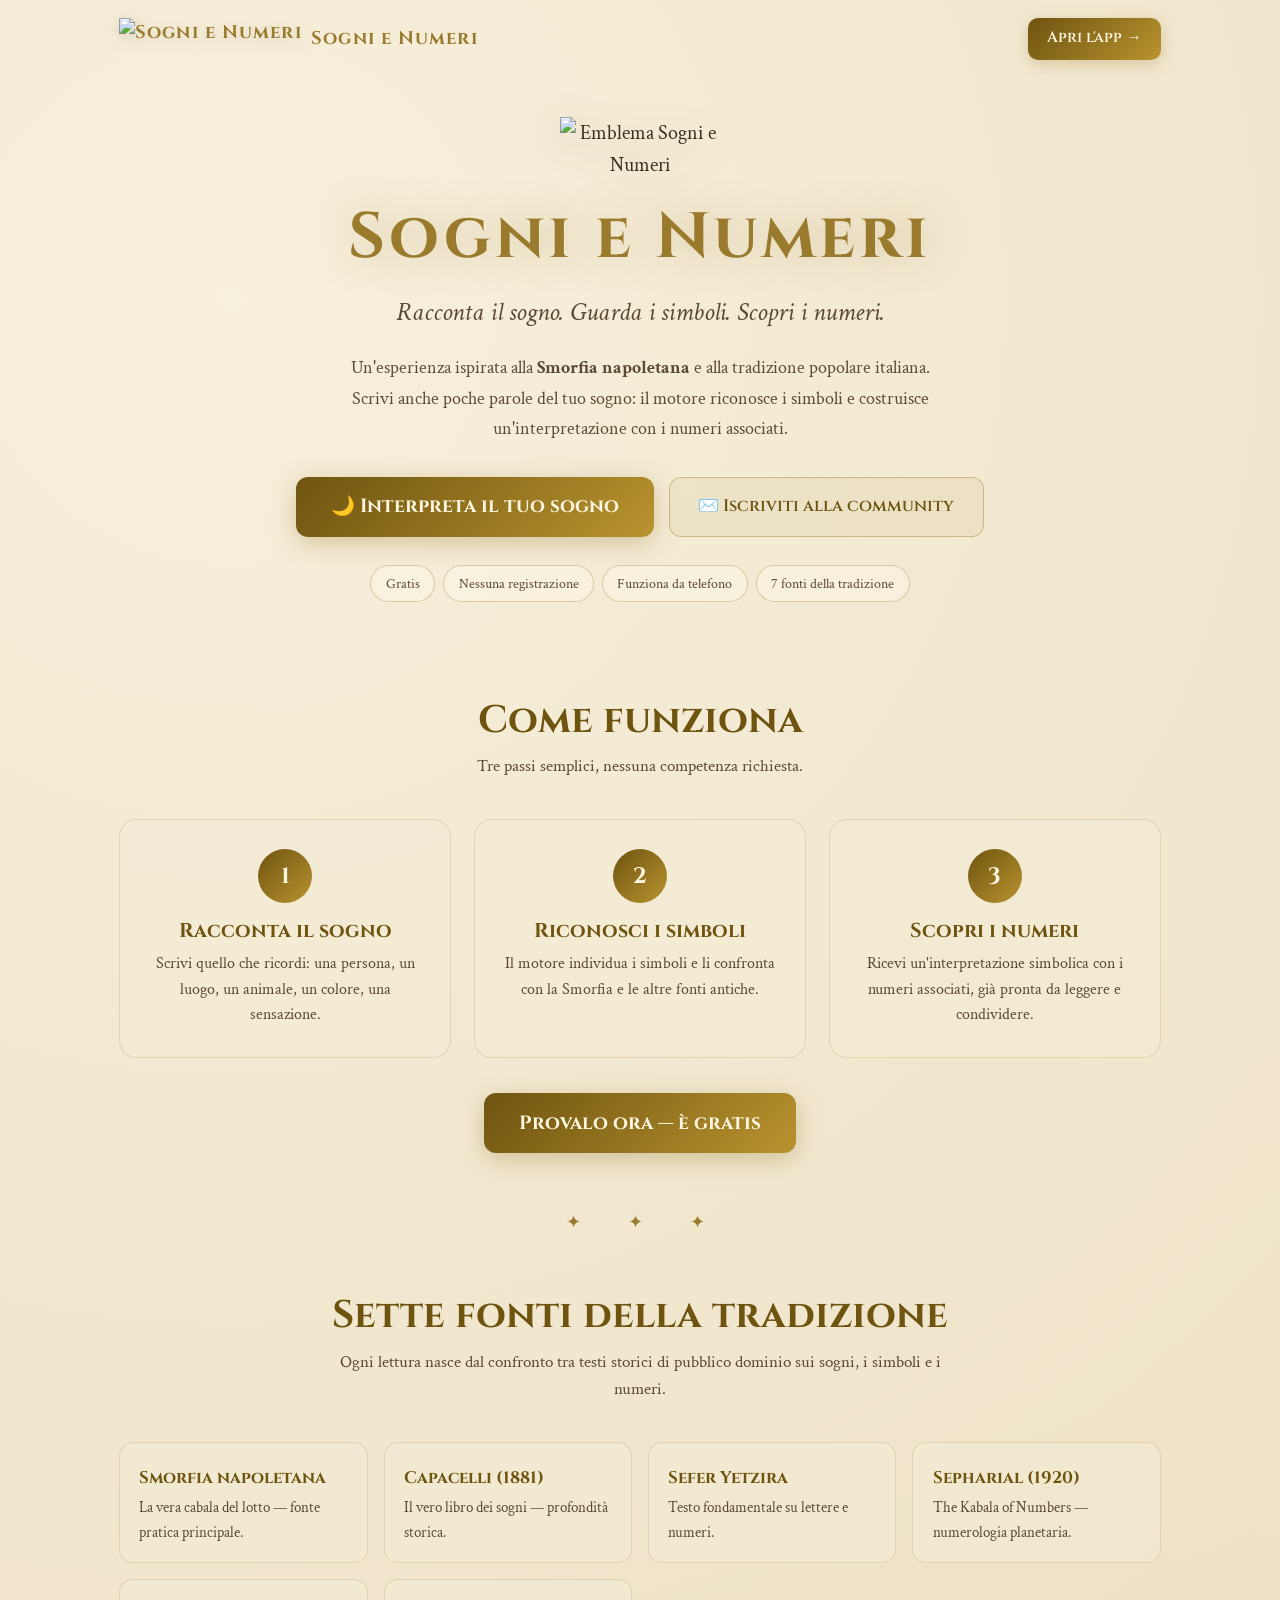
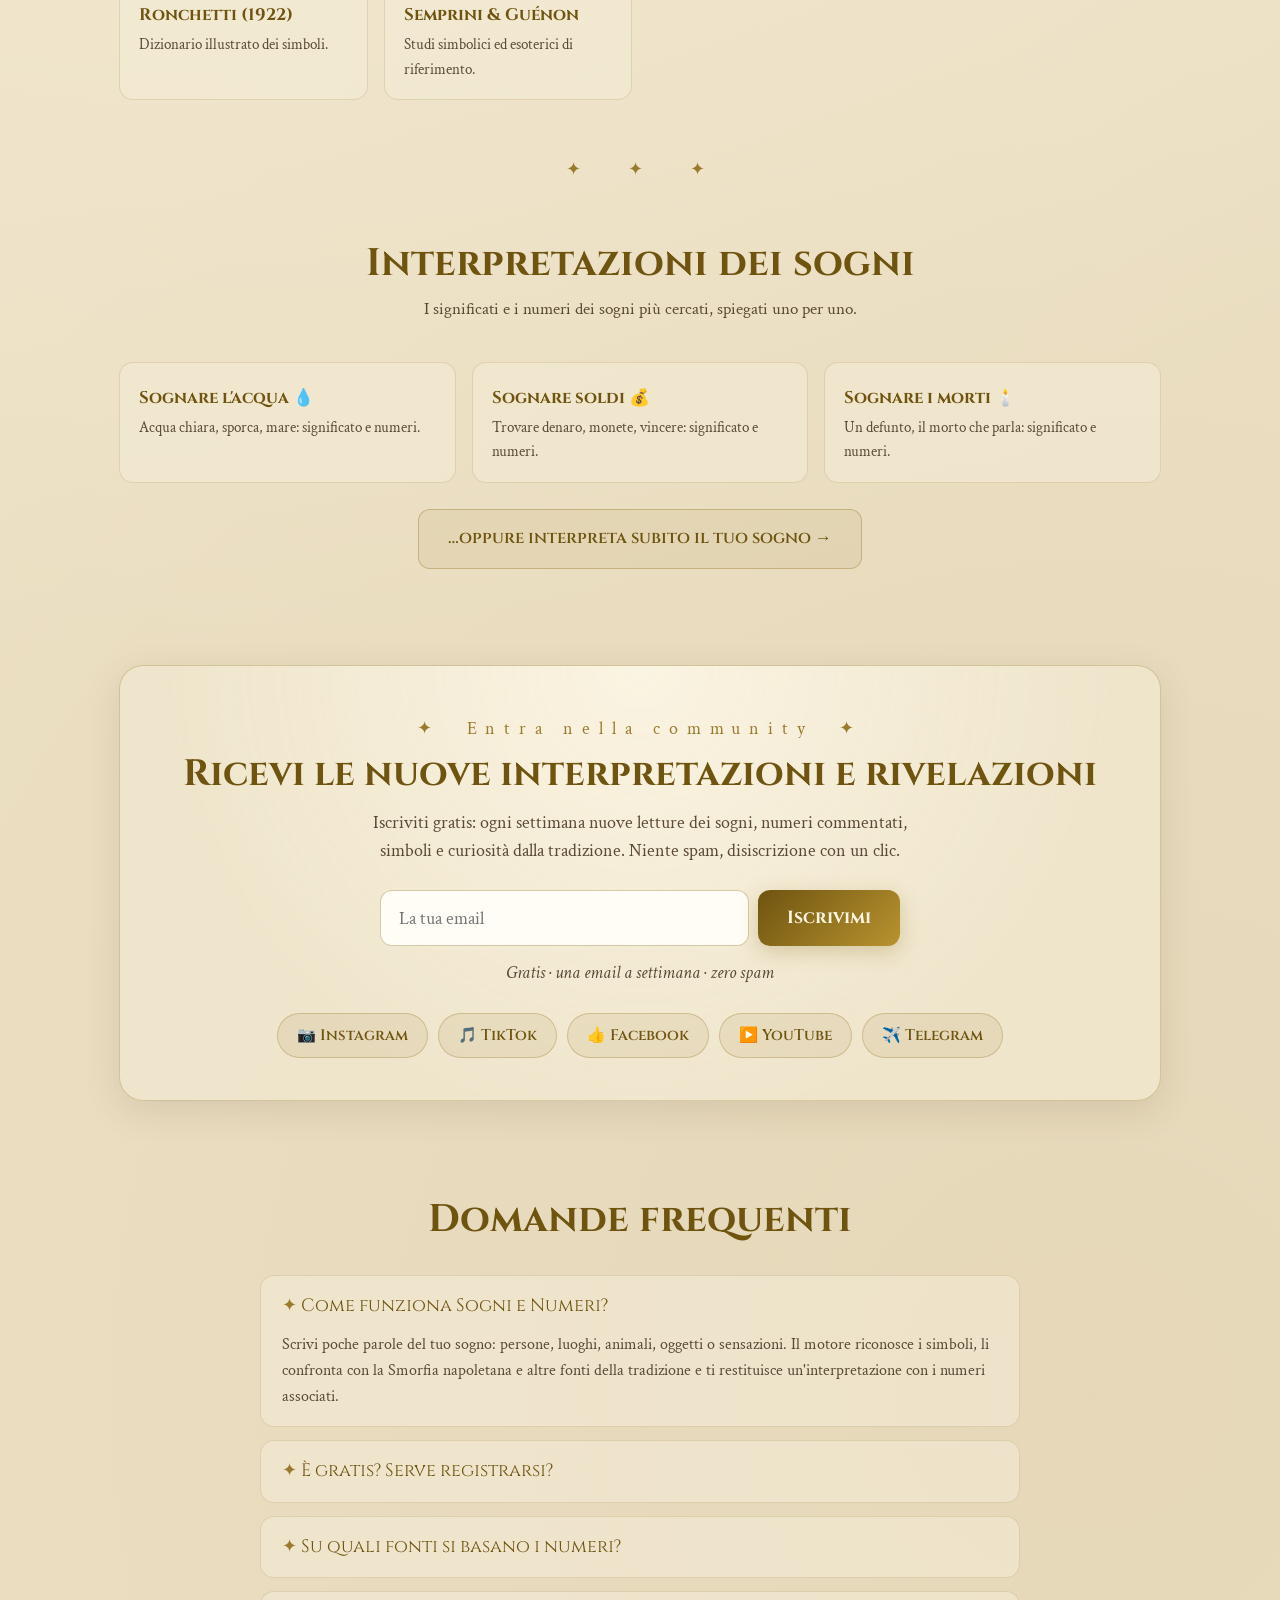
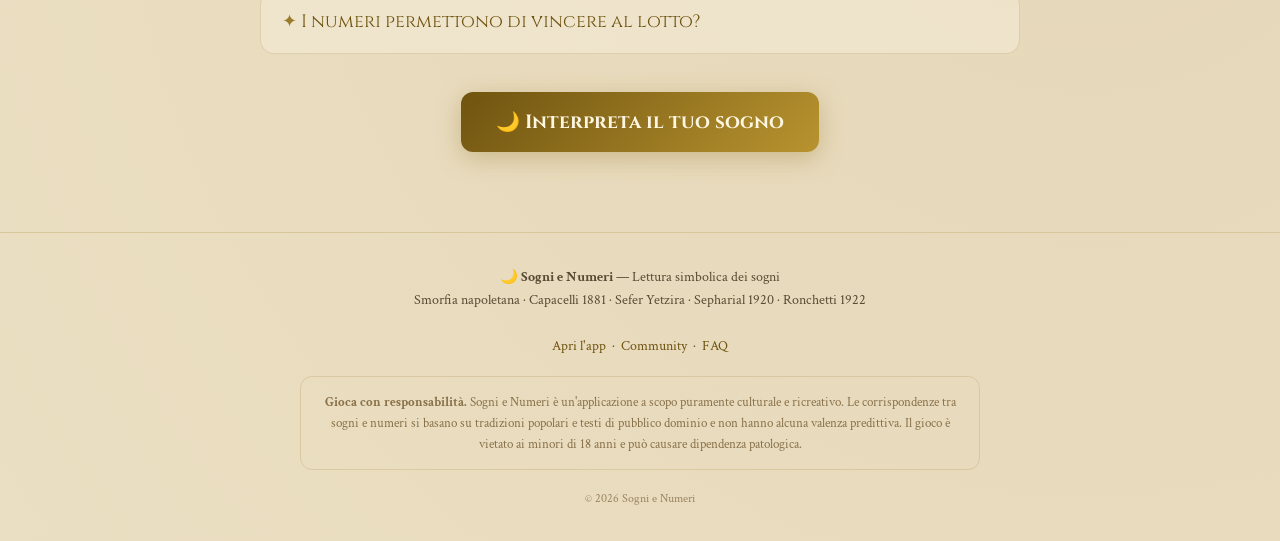
==== landing/index.html @ e8633bf5 "SEO contenuti + kit social + immagine OG + guida domini - 3 articoli SEO (sognare acqua/soldi/morti)" ====
<!DOCTYPE html>
<html lang="it">
<head>
<meta charset="utf-8">
<meta name="viewport" content="width=device-width, initial-scale=1">

<!-- ═══════════════════════════════════════════════════════════════════════
     SEO — Sogni e Numeri
     Sostituisci https://sognienumeri.space con il dominio reale se cambia.
     ═══════════════════════════════════════════════════════════════════════ -->
<title>Sogni e Numeri — Interpreta il tuo sogno e scopri i numeri</title>
<meta name="description" content="Racconta il tuo sogno e ricevi un'interpretazione simbolica con i numeri associati, basata sulla Smorfia napoletana e su 7 fonti della tradizione. Gratis, senza registrazione.">
<meta name="keywords" content="smorfia napoletana, interpretazione sogni, numeri smorfia, sognare numeri, cabala del lotto, significato sogni, numeri da giocare, libro dei sogni">
<meta name="author" content="Sogni e Numeri">
<meta name="robots" content="index, follow, max-image-preview:large">
<meta name="theme-color" content="#ece0c4">
<link rel="canonical" href="https://sognienumeri.space/">

<!-- Open Graph (Facebook, WhatsApp, Telegram, LinkedIn) -->
<meta property="og:type" content="website">
<meta property="og:site_name" content="Sogni e Numeri">
<meta property="og:title" content="Sogni e Numeri — Interpreta il tuo sogno e scopri i numeri">
<meta property="og:description" content="Racconta il tuo sogno e ricevi un'interpretazione simbolica con i numeri associati. Basato sulla Smorfia napoletana e 7 fonti della tradizione. Gratis.">
<meta property="og:url" content="https://sognienumeri.space/">
<meta property="og:image" content="https://sognienumeri.space/assets/og-image.png">
<meta property="og:image:alt" content="Sogni e Numeri — interpretazione dei sogni">
<meta property="og:locale" content="it_IT">

<!-- Twitter / X -->
<meta name="twitter:card" content="summary_large_image">
<meta name="twitter:title" content="Sogni e Numeri — Interpreta il tuo sogno e scopri i numeri">
<meta name="twitter:description" content="Racconta il tuo sogno e ricevi un'interpretazione simbolica con i numeri associati. Gratis, senza registrazione.">
<meta name="twitter:image" content="https://sognienumeri.space/assets/og-image.png">

<link rel="icon" type="image/png" href="/assets/favicon.png">
<link rel="apple-touch-icon" href="/assets/favicon.png">

<!-- Preconnect ai font -->
<link rel="preconnect" href="https://fonts.googleapis.com">
<link rel="preconnect" href="https://fonts.gstatic.com" crossorigin>
<link href="https://fonts.googleapis.com/css2?family=Cinzel:wght@400;600;700&family=Crimson+Text:ital,wght@0,400;0,600;1,400&display=swap" rel="stylesheet">

<!-- ═══════════════════════════════════════════════════════════════════════
     DATI STRUTTURATI (JSON-LD) — aiutano Google a capire il sito
     e abilitano i rich snippet (FAQ, organizzazione).
     ═══════════════════════════════════════════════════════════════════════ -->
<script type="application/ld+json">
{
  "@context": "https://schema.org",
  "@graph": [
    {
      "@type": "WebSite",
      "@id": "https://sognienumeri.space/#website",
      "url": "https://sognienumeri.space/",
      "name": "Sogni e Numeri",
      "description": "Interpretazione simbolica dei sogni e numeri della tradizione.",
      "inLanguage": "it-IT"
    },
    {
      "@type": "Organization",
      "@id": "https://sognienumeri.space/#org",
      "name": "Sogni e Numeri",
      "url": "https://sognienumeri.space/",
      "logo": "https://sognienumeri.space/assets/logo.png",
      "sameAs": [
        "https://instagram.com/sognienumeri",
        "https://tiktok.com/@sognienumeri",
        "https://facebook.com/sognienumeri",
        "https://youtube.com/@sognienumeri",
        "https://t.me/sognienumeri"
      ]
    },
    {
      "@type": "WebApplication",
      "name": "Sogni e Numeri",
      "url": "https://app.sognienumeri.space/",
      "applicationCategory": "LifestyleApplication",
      "operatingSystem": "Web",
      "inLanguage": "it-IT",
      "offers": { "@type": "Offer", "price": "0", "priceCurrency": "EUR" },
      "description": "Racconta un sogno e ricevi un'interpretazione simbolica con i numeri associati, basata sulla Smorfia napoletana e su fonti della tradizione."
    },
    {
      "@type": "FAQPage",
      "mainEntity": [
        {
          "@type": "Question",
          "name": "Come funziona Sogni e Numeri?",
          "acceptedAnswer": {
            "@type": "Answer",
            "text": "Scrivi poche parole del tuo sogno: persone, luoghi, animali, oggetti o sensazioni. Il motore riconosce i simboli, li confronta con la Smorfia napoletana e altre fonti della tradizione e ti restituisce un'interpretazione con i numeri associati."
          }
        },
        {
          "@type": "Question",
          "name": "È gratis? Serve registrarsi?",
          "acceptedAnswer": {
            "@type": "Answer",
            "text": "Sì, è completamente gratuito e non serve alcuna registrazione. Puoi usarlo subito dal telefono o dal computer. L'iscrizione alla community è facoltativa e serve solo a ricevere le novità."
          }
        },
        {
          "@type": "Question",
          "name": "Su quali fonti si basano i numeri?",
          "acceptedAnswer": {
            "@type": "Answer",
            "text": "Su 7 fonti di pubblico dominio: la Smorfia napoletana, il libro dei sogni di Capacelli (1881), il Sefer Yetzira, la Kabala dei Numeri di Sepharial (1920), il Dizionario dei Simboli di Ronchetti (1922) e studi simbolici di Semprini e Guénon."
          }
        },
        {
          "@type": "Question",
          "name": "I numeri permettono di vincere al lotto?",
          "acceptedAnswer": {
            "@type": "Answer",
            "text": "No. Sogni e Numeri è uno strumento culturale e ricreativo. I numeri nascono da una lettura simbolica e non hanno alcuna valenza predittiva sulle estrazioni, che restano casuali."
          }
        }
      ]
    }
  ]
}
</script>

<style>
:root{
  --oro:#9a7b2e; --oro-scuro:#6f5410; --oro-chiaro:#b8932f;
  --inchiostro:#3a2e1c; --inchiostro-soft:#5a4a35;
  --pergamena:#ece0c4; --pergamena-chiara:#f4ecd6;
}
*{box-sizing:border-box;margin:0;padding:0}
html{scroll-behavior:smooth}
body{
  font-family:'Crimson Text',Georgia,serif;
  font-size:20px;color:var(--inchiostro);line-height:1.6;
  background:
    radial-gradient(circle at 18% 8%, rgba(255,250,235,.6), transparent 55%),
    radial-gradient(circle at 85% 80%, rgba(210,190,150,.25), transparent 50%),
    var(--pergamena);
  -webkit-font-smoothing:antialiased;
}
.wrap{max-width:1080px;margin:0 auto;padding:0 1.2rem}
h1,h2,h3{font-family:'Cinzel',serif;color:var(--oro-scuro);line-height:1.2}
a{color:var(--oro-scuro)}

/* ── header / nav ── */
.topbar{display:flex;align-items:center;justify-content:space-between;
  padding:1.1rem 1.2rem;max-width:1080px;margin:0 auto}
.brand{display:flex;align-items:center;gap:.6rem;font-family:'Cinzel',serif;
  font-weight:700;color:var(--oro);font-size:1.15rem;letter-spacing:.06em;text-decoration:none}
.brand img{height:42px;width:auto;filter:drop-shadow(0 3px 8px rgba(80,60,35,.18))}
.nav-cta{display:inline-flex;align-items:center;gap:.4rem;padding:.55rem 1.2rem;
  background:linear-gradient(135deg,var(--oro-scuro),var(--oro-chiaro));
  color:#fff6e2;font-family:'Cinzel',serif;font-weight:600;font-size:.95rem;
  border-radius:10px;text-decoration:none;box-shadow:0 4px 16px rgba(150,118,40,.3)}

/* ── hero ── */
.hero{text-align:center;padding:2.5rem 1.2rem 3rem}
.hero img.emblema{width:160px;height:auto;margin:0 auto 1.2rem;display:block;
  filter:drop-shadow(0 8px 18px rgba(80,60,35,.22))}
.hero h1{font-size:clamp(2.3rem,6vw,4rem);letter-spacing:.06em;color:var(--oro);
  text-shadow:0 0 40px rgba(150,118,40,.35)}
.hero .tagline{font-size:clamp(1.2rem,3vw,1.6rem);font-style:italic;
  color:var(--inchiostro-soft);margin:1rem auto 0;max-width:680px}
.hero .lead{font-size:1.12rem;color:var(--inchiostro-soft);margin:1.2rem auto 0;
  max-width:620px;line-height:1.7}
.cta-row{display:flex;flex-wrap:wrap;gap:.9rem;justify-content:center;margin-top:2rem}
.btn-primary{display:inline-flex;align-items:center;gap:.5rem;min-height:60px;
  padding:.9rem 2.2rem;background:linear-gradient(135deg,var(--oro-scuro),var(--oro-chiaro));
  color:#fff6e2;font-family:'Cinzel',serif;font-weight:700;font-size:1.2rem;
  border-radius:12px;text-decoration:none;box-shadow:0 6px 24px rgba(150,118,40,.35);
  transition:transform .15s,box-shadow .15s}
.btn-primary:hover{transform:translateY(-2px);box-shadow:0 9px 30px rgba(150,118,40,.45)}
.btn-ghost{display:inline-flex;align-items:center;gap:.5rem;min-height:60px;
  padding:.9rem 1.8rem;background:rgba(154,123,46,.08);border:1px solid #9a7b2e66;
  color:var(--oro-scuro);font-family:'Cinzel',serif;font-weight:600;font-size:1.05rem;
  border-radius:12px;text-decoration:none}
.trust{display:flex;flex-wrap:wrap;gap:.5rem;justify-content:center;margin-top:1.8rem}
.pill{padding:.35rem .9rem;border:1px solid #9a7b2e55;border-radius:999px;
  font-size:.9rem;color:var(--inchiostro-soft);background:rgba(255,250,235,.4)}

/* ── sezioni ── */
section{padding:3rem 0}
.section-title{text-align:center;font-size:clamp(1.7rem,4vw,2.4rem);margin-bottom:.6rem}
.section-sub{text-align:center;color:var(--inchiostro-soft);max-width:640px;
  margin:0 auto 2.4rem;font-size:1.08rem}
.divider{text-align:center;color:var(--oro);letter-spacing:.5em;font-size:1.1rem;margin:.5rem 0}

/* ── come funziona ── */
.steps{display:grid;grid-template-columns:repeat(3,1fr);gap:1.4rem}
.step{background:rgba(244,236,214,.7);border:1px solid #9a7b2e33;border-radius:18px;
  padding:1.8rem 1.4rem;text-align:center}
.step .n{font-family:'Cinzel',serif;font-size:1.4rem;font-weight:700;color:#fff6e2;
  width:54px;height:54px;line-height:54px;border-radius:50%;margin:0 auto 1rem;
  background:linear-gradient(135deg,var(--oro-scuro),var(--oro-chiaro))}
.step h3{font-size:1.25rem;margin-bottom:.5rem}
.step p{color:var(--inchiostro-soft);font-size:1rem}

/* ── fonti ── */
.fonti{display:grid;grid-template-columns:repeat(auto-fit,minmax(240px,1fr));gap:1rem}
.fonte{background:rgba(244,236,214,.6);border:1px solid #9a7b2e33;border-radius:14px;
  padding:1.1rem 1.2rem}
.fonte strong{color:var(--oro-scuro);font-family:'Cinzel',serif;font-size:1.05rem}
.fonte span{display:block;color:var(--inchiostro-soft);font-size:.95rem;margin-top:.2rem}

/* ── community ── */
.community{background:
    radial-gradient(circle at 50% 0%, rgba(255,250,235,.7), transparent 70%),
    rgba(240,231,206,.85);
  border:1px solid #9a7b2e55;border-radius:24px;padding:2.6rem 1.6rem;text-align:center;
  box-shadow:0 10px 36px rgba(80,60,35,.12)}
.community h2{font-size:clamp(1.6rem,4vw,2.3rem)}
.community p{color:var(--inchiostro-soft);max-width:560px;margin:.8rem auto 1.6rem;font-size:1.1rem}
.subscribe{display:flex;flex-wrap:wrap;gap:.6rem;justify-content:center;max-width:520px;margin:0 auto}
.subscribe input{flex:1 1 260px;min-height:56px;padding:.8rem 1.1rem;border-radius:12px;
  border:1px solid #9a7b2e66;background:#fffdf6;font-family:'Crimson Text',serif;
  font-size:1.1rem;color:var(--inchiostro)}
.subscribe button{min-height:56px;padding:.8rem 1.8rem;border:none;border-radius:12px;cursor:pointer;
  background:linear-gradient(135deg,var(--oro-scuro),var(--oro-chiaro));color:#fff6e2;
  font-family:'Cinzel',serif;font-weight:700;font-size:1.1rem;
  box-shadow:0 6px 20px rgba(150,118,40,.3)}
.subscribe-note{font-size:.85rem;color:var(--inchiostro-soft);margin-top:.9rem;font-style:italic}

/* ── social ── */
.social{display:flex;flex-wrap:wrap;gap:.6rem;justify-content:center;margin-top:1.6rem}
.social a{display:inline-flex;align-items:center;gap:.45rem;padding:.6rem 1.2rem;border-radius:999px;
  background:rgba(154,123,46,.1);border:1px solid #9a7b2e55;color:var(--oro-scuro);
  font-family:'Cinzel',serif;font-weight:600;font-size:.95rem;text-decoration:none}
.social a:hover{background:rgba(154,123,46,.2)}

/* ── faq ── */
.faq details{background:rgba(244,236,214,.6);border:1px solid #9a7b2e33;border-radius:14px;
  padding:1rem 1.3rem;margin-bottom:.8rem}
.faq summary{font-family:'Cinzel',serif;font-size:1.12rem;color:var(--oro-scuro);
  cursor:pointer;list-style:none}
.faq summary::-webkit-details-marker{display:none}
.faq summary::before{content:"✦ ";color:var(--oro)}
.faq p{color:var(--inchiostro-soft);margin-top:.7rem;font-size:1.02rem}

/* ── footer ── */
footer{border-top:1px solid #d8c79c;margin-top:2rem;padding:2rem 1.2rem;text-align:center;
  color:var(--inchiostro-soft);font-size:.9rem}
footer a{color:var(--oro-scuro);text-decoration:none}
.responsible{max-width:680px;margin:1.2rem auto 0;font-size:.82rem;color:#8a724a;
  border:1px solid #9a7b2e33;border-radius:12px;padding:.9rem 1.1rem;line-height:1.6}

@media(max-width:760px){
  body{font-size:18px}
  .steps{grid-template-columns:1fr}
  .topbar .brand span{display:none}
}
</style>
</head>
<body>

<div class="topbar">
  <a class="brand" href="/"><img src="/assets/logo.png" alt="Sogni e Numeri"><span>Sogni e Numeri</span></a>
  <a class="nav-cta" href="https://app.sognienumeri.space">Apri l'app →</a>
</div>

<!-- ── HERO ── -->
<header class="hero">
  <div class="wrap">
    <img class="emblema" src="/assets/logo.png" alt="Emblema Sogni e Numeri">
    <h1>Sogni e Numeri</h1>
    <p class="tagline">Racconta il sogno. Guarda i simboli. Scopri i numeri.</p>
    <p class="lead">
      Un'esperienza ispirata alla <strong>Smorfia napoletana</strong> e alla tradizione
      popolare italiana. Scrivi anche poche parole del tuo sogno: il motore riconosce
      i simboli e costruisce un'interpretazione con i numeri associati.
    </p>
    <div class="cta-row">
      <a class="btn-primary" href="https://app.sognienumeri.space">🌙 Interpreta il tuo sogno</a>
      <a class="btn-ghost" href="#community">✉️ Iscriviti alla community</a>
    </div>
    <div class="trust">
      <span class="pill">Gratis</span>
      <span class="pill">Nessuna registrazione</span>
      <span class="pill">Funziona da telefono</span>
      <span class="pill">7 fonti della tradizione</span>
    </div>
  </div>
</header>

<!-- ── COME FUNZIONA ── -->
<section id="come-funziona">
  <div class="wrap">
    <h2 class="section-title">Come funziona</h2>
    <p class="section-sub">Tre passi semplici, nessuna competenza richiesta.</p>
    <div class="steps">
      <div class="step">
        <div class="n">1</div>
        <h3>Racconta il sogno</h3>
        <p>Scrivi quello che ricordi: una persona, un luogo, un animale, un colore, una sensazione.</p>
      </div>
      <div class="step">
        <div class="n">2</div>
        <h3>Riconosci i simboli</h3>
        <p>Il motore individua i simboli e li confronta con la Smorfia e le altre fonti antiche.</p>
      </div>
      <div class="step">
        <div class="n">3</div>
        <h3>Scopri i numeri</h3>
        <p>Ricevi un'interpretazione simbolica con i numeri associati, già pronta da leggere e condividere.</p>
      </div>
    </div>
    <div style="text-align:center;margin-top:2.2rem">
      <a class="btn-primary" href="https://app.sognienumeri.space">Provalo ora — è gratis</a>
    </div>
  </div>
</section>

<div class="divider">✦ &nbsp; ✦ &nbsp; ✦</div>

<!-- ── FONTI ── -->
<section id="fonti">
  <div class="wrap">
    <h2 class="section-title">Sette fonti della tradizione</h2>
    <p class="section-sub">Ogni lettura nasce dal confronto tra testi storici di pubblico dominio sui sogni, i simboli e i numeri.</p>
    <div class="fonti">
      <div class="fonte"><strong>Smorfia napoletana</strong><span>La vera cabala del lotto — fonte pratica principale.</span></div>
      <div class="fonte"><strong>Capacelli (1881)</strong><span>Il vero libro dei sogni — profondità storica.</span></div>
      <div class="fonte"><strong>Sefer Yetzira</strong><span>Testo fondamentale su lettere e numeri.</span></div>
      <div class="fonte"><strong>Sepharial (1920)</strong><span>The Kabala of Numbers — numerologia planetaria.</span></div>
      <div class="fonte"><strong>Ronchetti (1922)</strong><span>Dizionario illustrato dei simboli.</span></div>
      <div class="fonte"><strong>Semprini & Guénon</strong><span>Studi simbolici ed esoterici di riferimento.</span></div>
    </div>
  </div>
</section>

<div class="divider">✦ &nbsp; ✦ &nbsp; ✦</div>

<!-- ── INTERPRETAZIONI / ARTICOLI ── -->
<section id="interpretazioni">
  <div class="wrap">
    <h2 class="section-title">Interpretazioni dei sogni</h2>
    <p class="section-sub">I significati e i numeri dei sogni più cercati, spiegati uno per uno.</p>
    <div class="fonti">
      <a class="fonte" style="text-decoration:none;display:block" href="/sognare-acqua.html">
        <strong>Sognare l'acqua 💧</strong><span>Acqua chiara, sporca, mare: significato e numeri.</span></a>
      <a class="fonte" style="text-decoration:none;display:block" href="/sognare-soldi.html">
        <strong>Sognare soldi 💰</strong><span>Trovare denaro, monete, vincere: significato e numeri.</span></a>
      <a class="fonte" style="text-decoration:none;display:block" href="/sognare-morti.html">
        <strong>Sognare i morti 🕯️</strong><span>Un defunto, il morto che parla: significato e numeri.</span></a>
    </div>
    <div style="text-align:center;margin-top:1.6rem">
      <a class="btn-ghost" href="https://app.sognienumeri.space">…oppure interpreta subito il tuo sogno →</a>
    </div>
  </div>
</section>

<!-- ── COMMUNITY ── -->
<section id="community">
  <div class="wrap">
    <div class="community">
      <div class="divider">✦ &nbsp;Entra nella community&nbsp; ✦</div>
      <h2>Ricevi le nuove interpretazioni e rivelazioni</h2>
      <p>
        Iscriviti gratis: ogni settimana nuove letture dei sogni, numeri commentati,
        simboli e curiosità dalla tradizione. Niente spam, disiscrizione con un clic.
      </p>

      <!-- FORM ISCRIZIONE.
           Funziona già: invia l'email alla pagina della newsletter.
           Per l'integrazione completa (doppio opt-in, conferma) sostituisci
           questo <form> con il codice embed di beehiiv/Substack — vedi
           vps/landing/README_LANDING.md. -->
      <form class="subscribe" onsubmit="return goSubscribe(event)">
        <input id="email" type="email" name="email" required
               placeholder="La tua email" aria-label="La tua email">
        <button type="submit">Iscrivimi</button>
      </form>
      <p class="subscribe-note">Gratis · una email a settimana · zero spam</p>

      <div class="social">
        <a href="https://instagram.com/sognienumeri" target="_blank" rel="noopener">📷 Instagram</a>
        <a href="https://tiktok.com/@sognienumeri" target="_blank" rel="noopener">🎵 TikTok</a>
        <a href="https://facebook.com/sognienumeri" target="_blank" rel="noopener">👍 Facebook</a>
        <a href="https://youtube.com/@sognienumeri" target="_blank" rel="noopener">▶️ YouTube</a>
        <a href="https://t.me/sognienumeri" target="_blank" rel="noopener">✈️ Telegram</a>
      </div>
    </div>
  </div>
</section>

<!-- ── FAQ ── -->
<section id="faq">
  <div class="wrap">
    <h2 class="section-title">Domande frequenti</h2>
    <div class="faq" style="max-width:760px;margin:2rem auto 0">
      <details open>
        <summary>Come funziona Sogni e Numeri?</summary>
        <p>Scrivi poche parole del tuo sogno: persone, luoghi, animali, oggetti o sensazioni. Il motore riconosce i simboli, li confronta con la Smorfia napoletana e altre fonti della tradizione e ti restituisce un'interpretazione con i numeri associati.</p>
      </details>
      <details>
        <summary>È gratis? Serve registrarsi?</summary>
        <p>Sì, è completamente gratuito e non serve alcuna registrazione. Puoi usarlo subito dal telefono o dal computer. L'iscrizione alla community è facoltativa e serve solo a ricevere le novità.</p>
      </details>
      <details>
        <summary>Su quali fonti si basano i numeri?</summary>
        <p>Su 7 fonti di pubblico dominio: la Smorfia napoletana, il libro dei sogni di Capacelli (1881), il Sefer Yetzira, la Kabala dei Numeri di Sepharial (1920), il Dizionario dei Simboli di Ronchetti (1922) e studi simbolici di Semprini e Guénon.</p>
      </details>
      <details>
        <summary>I numeri permettono di vincere al lotto?</summary>
        <p>No. Sogni e Numeri è uno strumento culturale e ricreativo. I numeri nascono da una lettura simbolica e non hanno alcuna valenza predittiva sulle estrazioni, che restano casuali.</p>
      </details>
    </div>
    <div style="text-align:center;margin-top:2.4rem">
      <a class="btn-primary" href="https://app.sognienumeri.space">🌙 Interpreta il tuo sogno</a>
    </div>
  </div>
</section>

<!-- ── FOOTER ── -->
<footer>
  <div class="wrap">
    🌙 <strong>Sogni e Numeri</strong> — Lettura simbolica dei sogni<br>
    Smorfia napoletana · Capacelli 1881 · Sefer Yetzira · Sepharial 1920 · Ronchetti 1922<br><br>
    <a href="https://app.sognienumeri.space">Apri l'app</a> &nbsp;·&nbsp;
    <a href="#community">Community</a> &nbsp;·&nbsp;
    <a href="#faq">FAQ</a>
    <div class="responsible">
      <strong>Gioca con responsabilità.</strong> Sogni e Numeri è un'applicazione a scopo
      puramente culturale e ricreativo. Le corrispondenze tra sogni e numeri si basano su
      tradizioni popolari e testi di pubblico dominio e non hanno alcuna valenza predittiva.
      Il gioco è vietato ai minori di 18 anni e può causare dipendenza patologica.
    </div>
    <p style="margin-top:1.2rem;color:#9a8460;font-size:.78rem">© 2026 Sogni e Numeri</p>
  </div>
</footer>

<script>
/* ═══════════════════════════════════════════════════════════════════════
   CONFIG — un solo punto da aggiornare.
   Metti qui l'URL della tua pagina di iscrizione (beehiiv o Substack).
   Esempio beehiiv:  https://sognienumeri.beehiiv.com/subscribe
   ═══════════════════════════════════════════════════════════════════════ */
const NEWSLETTER_URL = "https://sognienumeri.beehiiv.com/subscribe";

function goSubscribe(e){
  e.preventDefault();
  const email = document.getElementById('email').value.trim();
  /* beehiiv e Substack accettano la mail come parametro per pre-compilare il form */
  const url = NEWSLETTER_URL + (NEWSLETTER_URL.includes('?') ? '&' : '?')
            + 'email=' + encodeURIComponent(email);
  window.open(url, '_blank', 'noopener');
  return false;
}
</script>
</body>
</html>
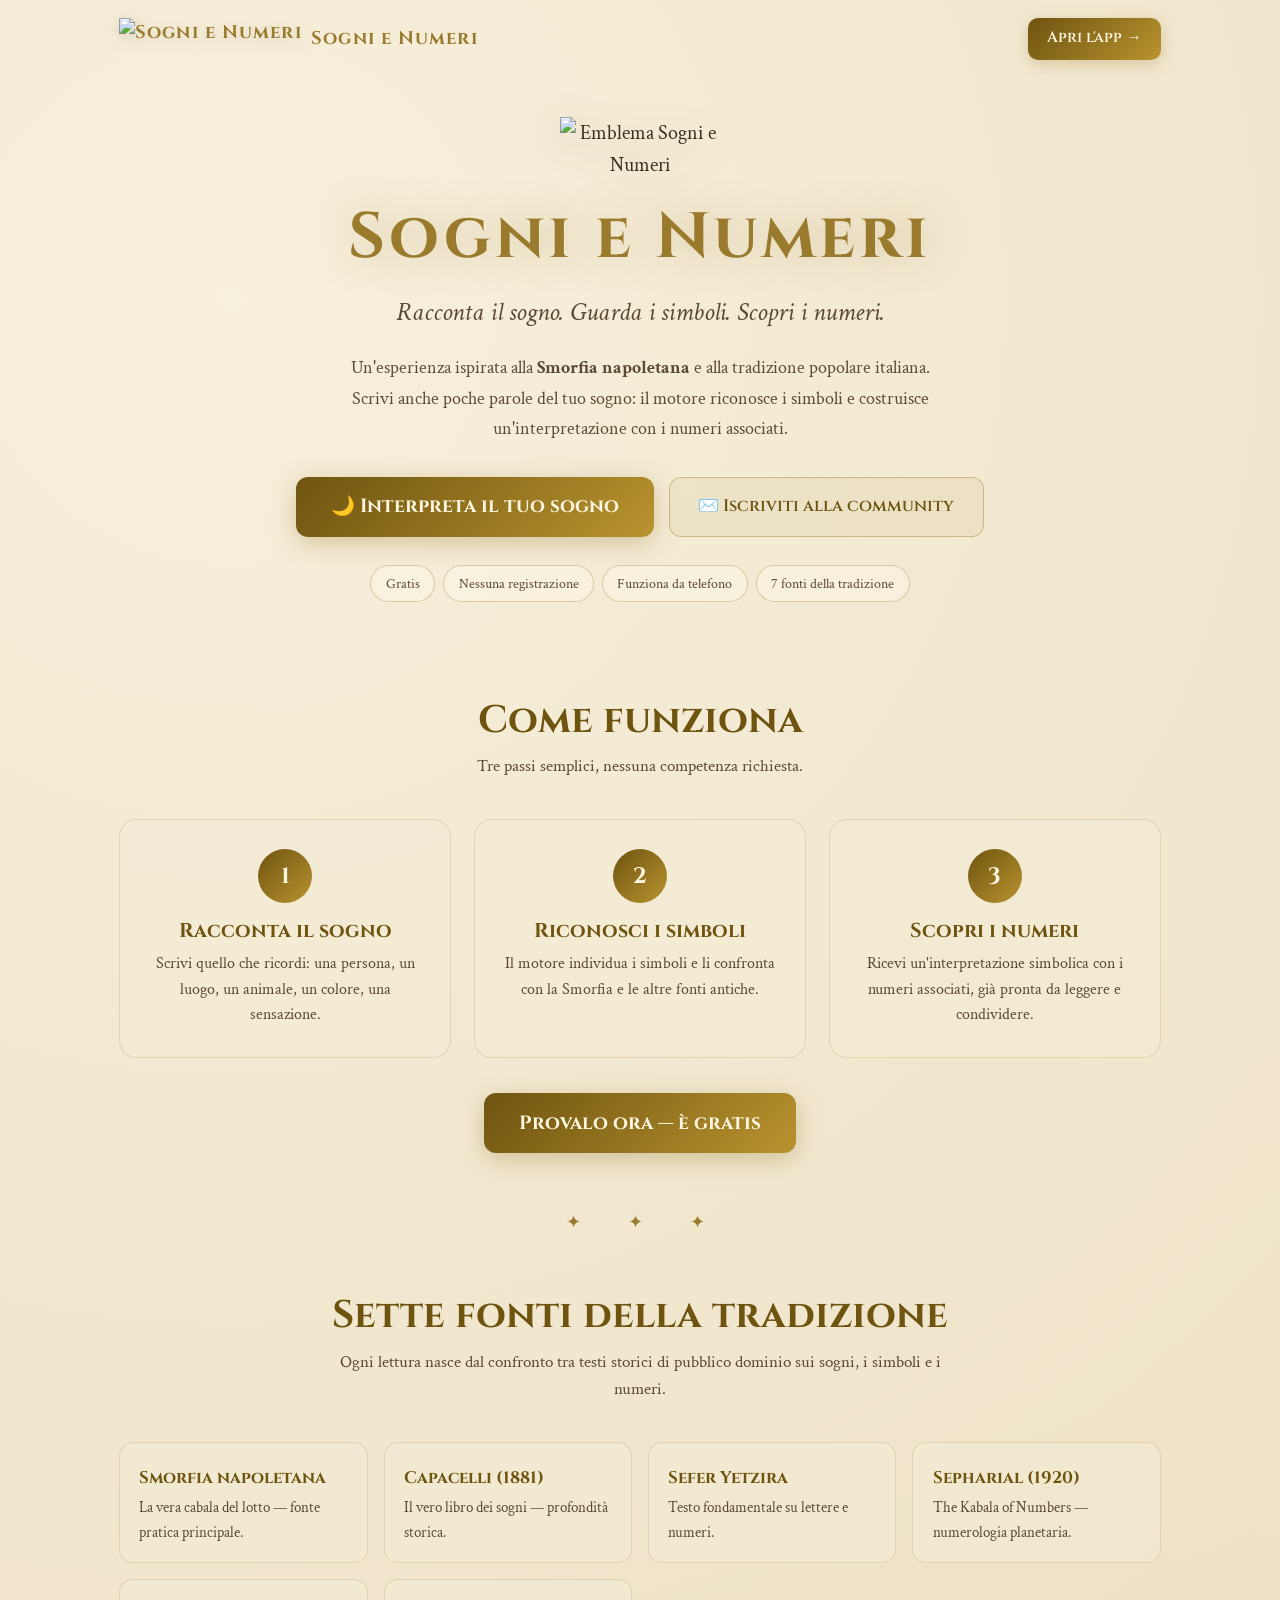
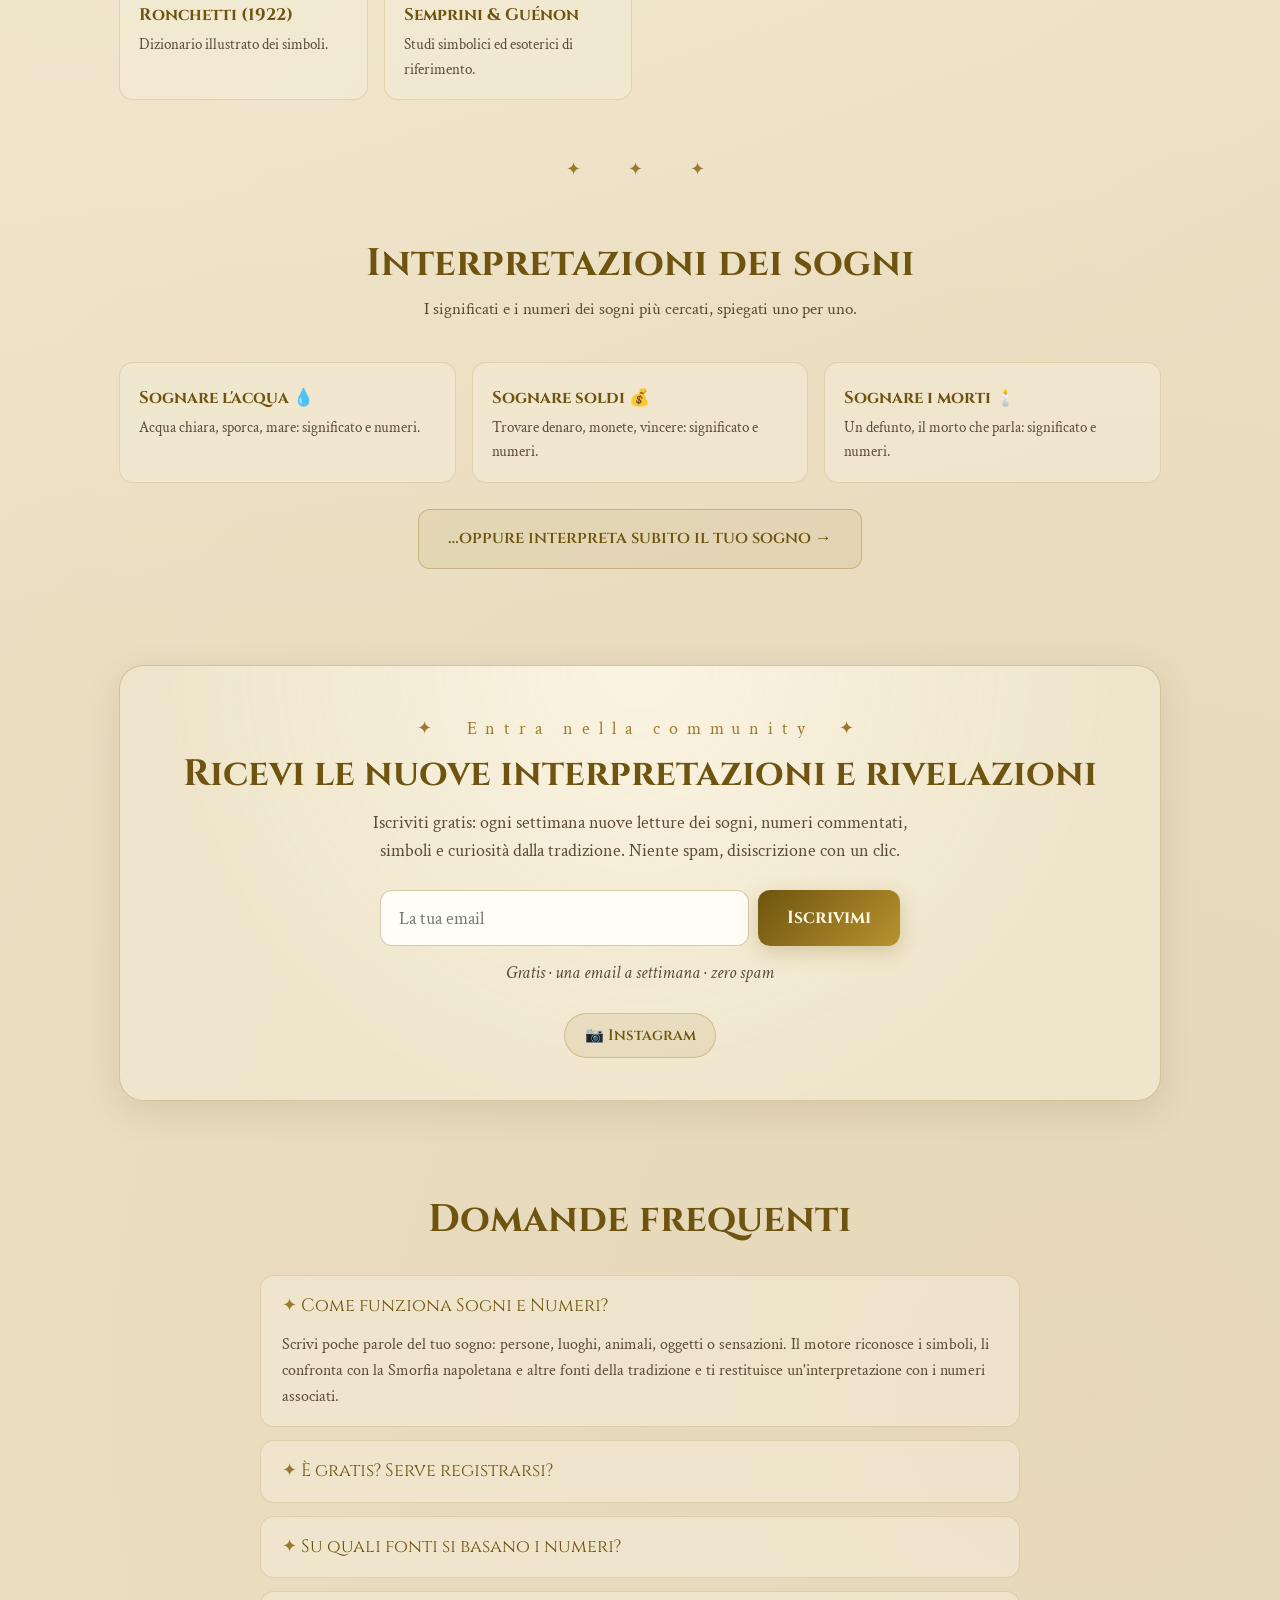
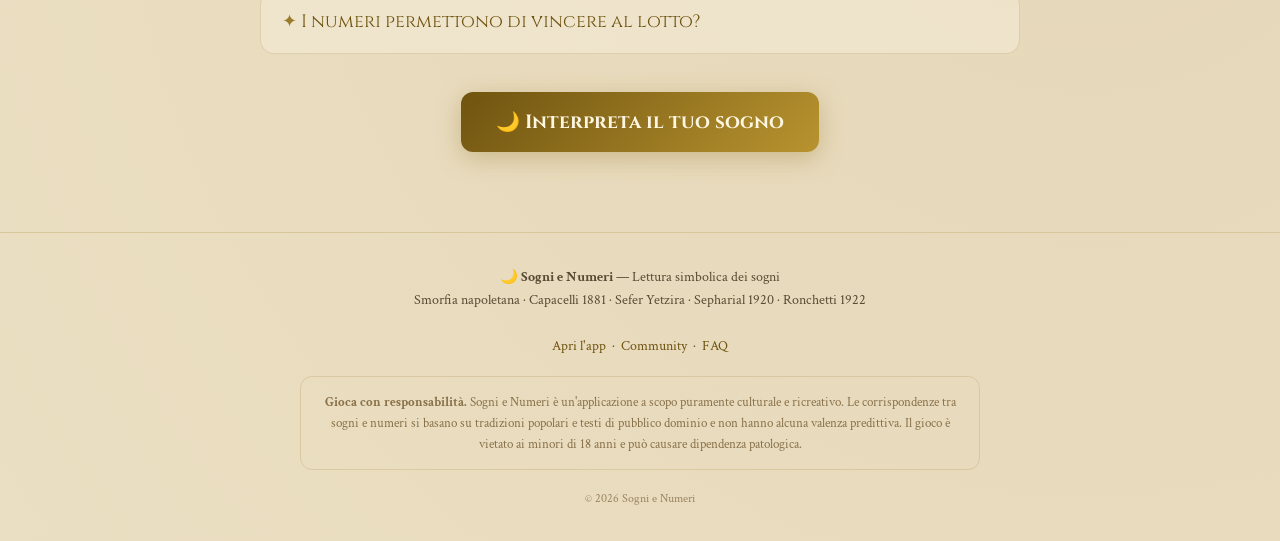
==== commit d9399969: "Mostra solo Instagram nei social (gli altri account non esistono ancora) Co-Authored-By: Claude Opus" ====
--- a/landing/index.html
+++ b/landing/index.html
@@ -63,11 +63,7 @@
       "url": "https://sognienumeri.space/",
       "logo": "https://sognienumeri.space/assets/logo.png",
       "sameAs": [
-        "https://instagram.com/sognienumeri",
-        "https://tiktok.com/@sognienumeri",
-        "https://facebook.com/sognienumeri",
-        "https://youtube.com/@sognienumeri",
-        "https://t.me/sognienumeri"
+        "https://instagram.com/sognienumeri"
       ]
     },
     {
@@ -373,10 +369,6 @@
 
       <div class="social">
         <a href="https://instagram.com/sognienumeri" target="_blank" rel="noopener">📷 Instagram</a>
-        <a href="https://tiktok.com/@sognienumeri" target="_blank" rel="noopener">🎵 TikTok</a>
-        <a href="https://facebook.com/sognienumeri" target="_blank" rel="noopener">👍 Facebook</a>
-        <a href="https://youtube.com/@sognienumeri" target="_blank" rel="noopener">▶️ YouTube</a>
-        <a href="https://t.me/sognienumeri" target="_blank" rel="noopener">✈️ Telegram</a>
       </div>
     </div>
   </div>
@@ -434,7 +426,7 @@
    Metti qui l'URL della tua pagina di iscrizione (beehiiv o Substack).
    Esempio beehiiv:  https://sognienumeri.beehiiv.com/subscribe
    ═══════════════════════════════════════════════════════════════════════ */
-const NEWSLETTER_URL = "https://sognienumeri.beehiiv.com/subscribe";
+const NEWSLETTER_URL = "https://sognienumeri.substack.com/subscribe";
 
 function goSubscribe(e){
   e.preventDefault();
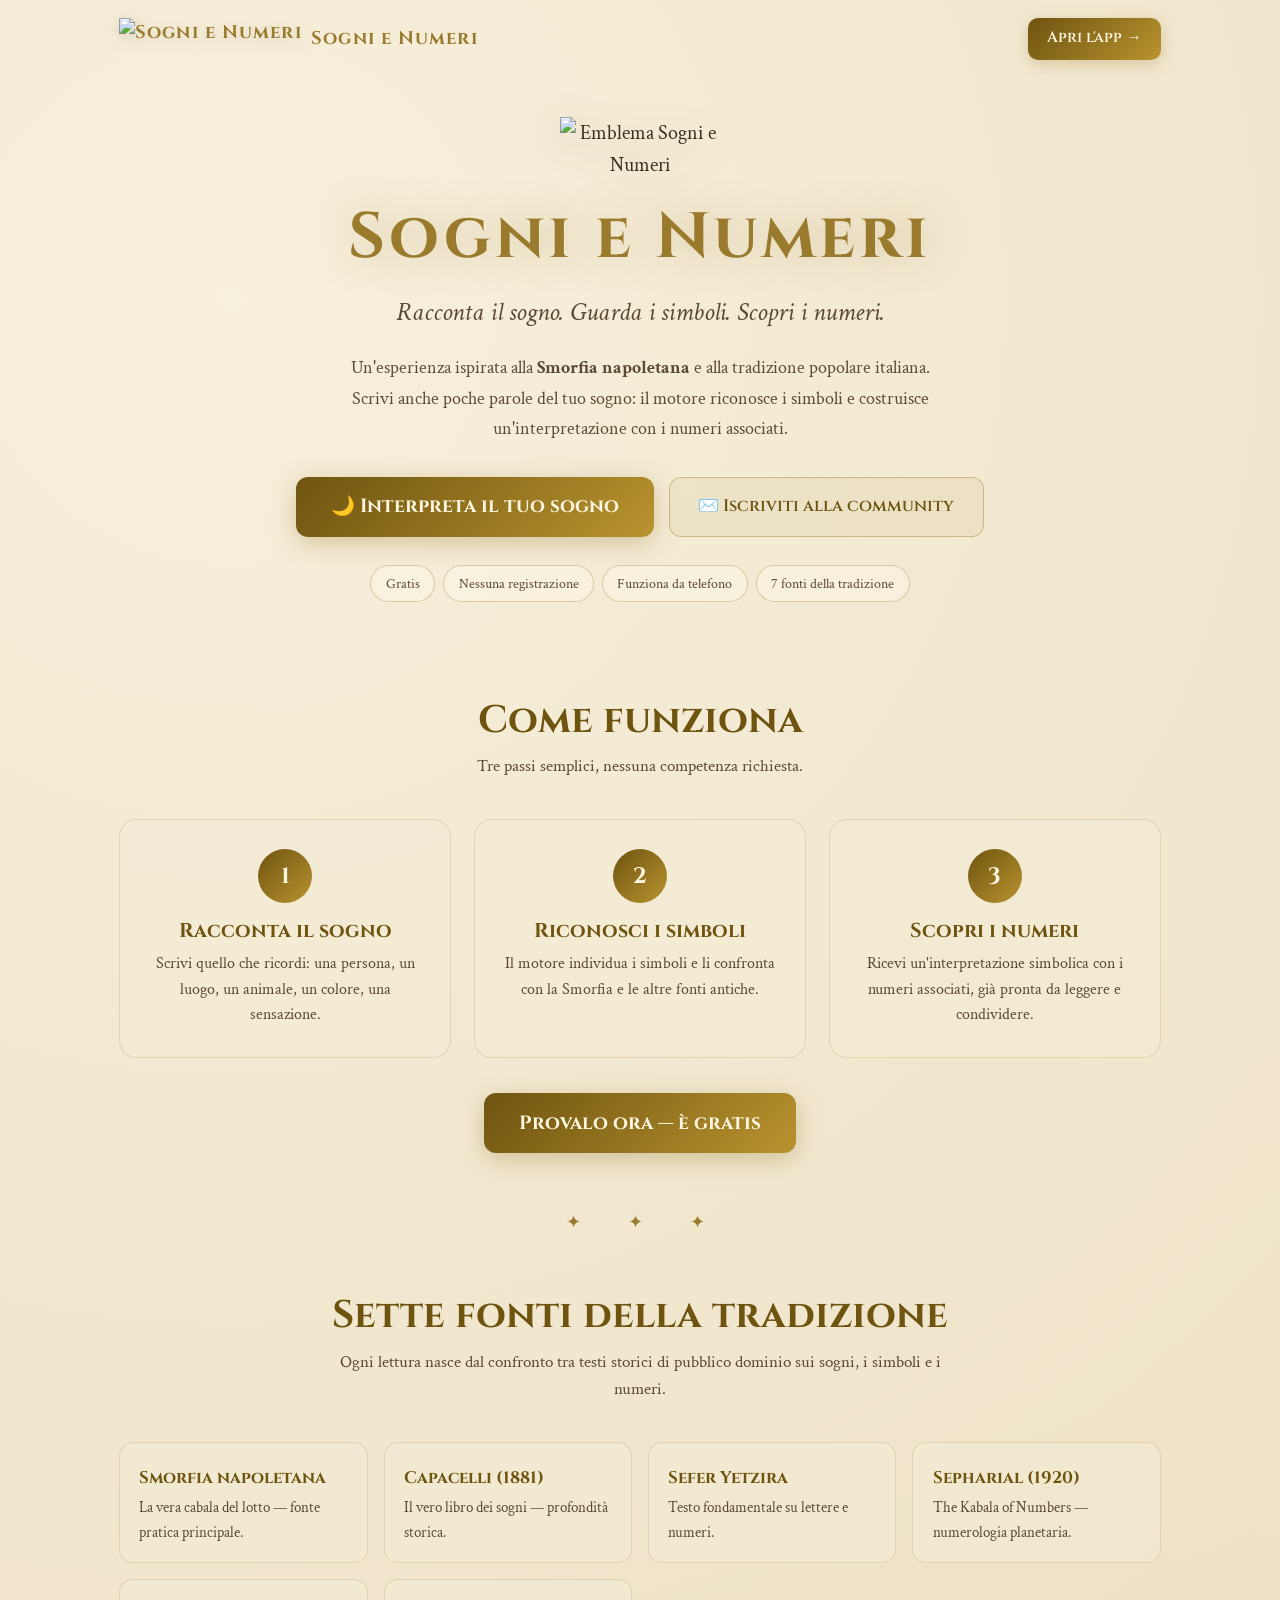
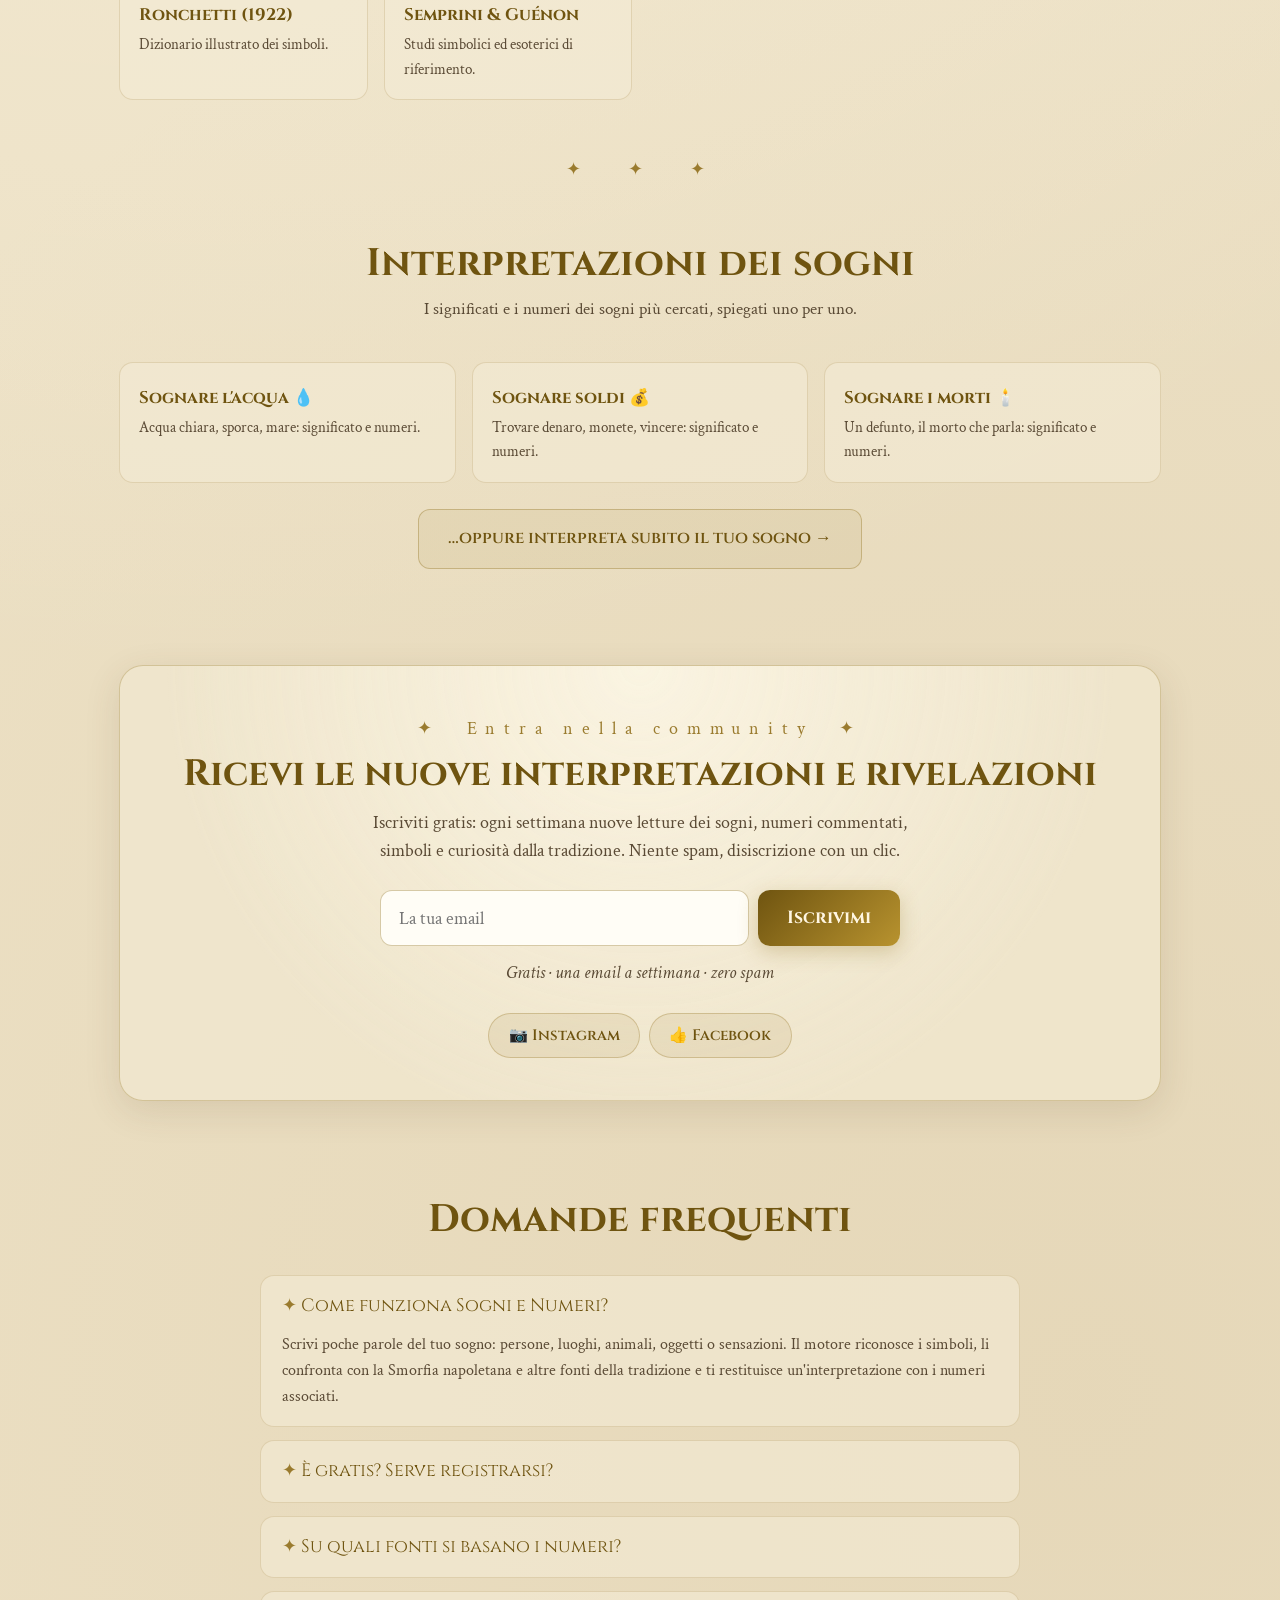
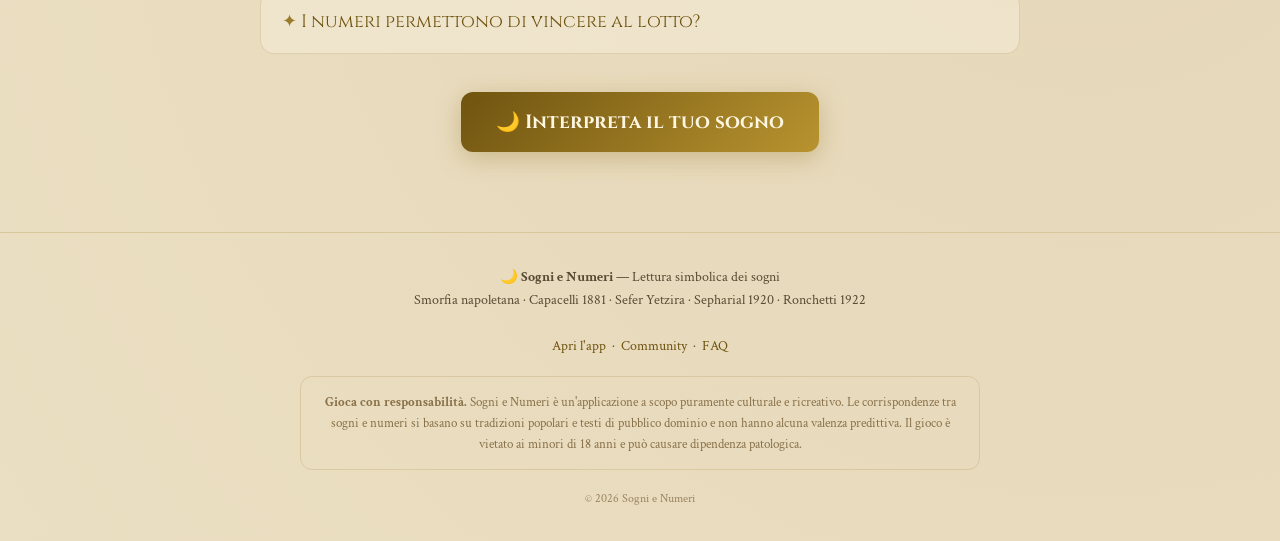
==== commit 7e551414: "Collega il profilo Facebook ai social Co-Authored-By: Claude Opus 4.8 <noreply@anthropic.com>" ====
--- a/landing/index.html
+++ b/landing/index.html
@@ -63,7 +63,8 @@
       "url": "https://sognienumeri.space/",
       "logo": "https://sognienumeri.space/assets/logo.png",
       "sameAs": [
-        "https://instagram.com/sognienumeri"
+        "https://instagram.com/sognienumeri",
+        "https://www.facebook.com/profile.php?id=61590696982495"
       ]
     },
     {
@@ -369,6 +370,7 @@
 
       <div class="social">
         <a href="https://instagram.com/sognienumeri" target="_blank" rel="noopener">📷 Instagram</a>
+        <a href="https://www.facebook.com/profile.php?id=61590696982495" target="_blank" rel="noopener">👍 Facebook</a>
       </div>
     </div>
   </div>
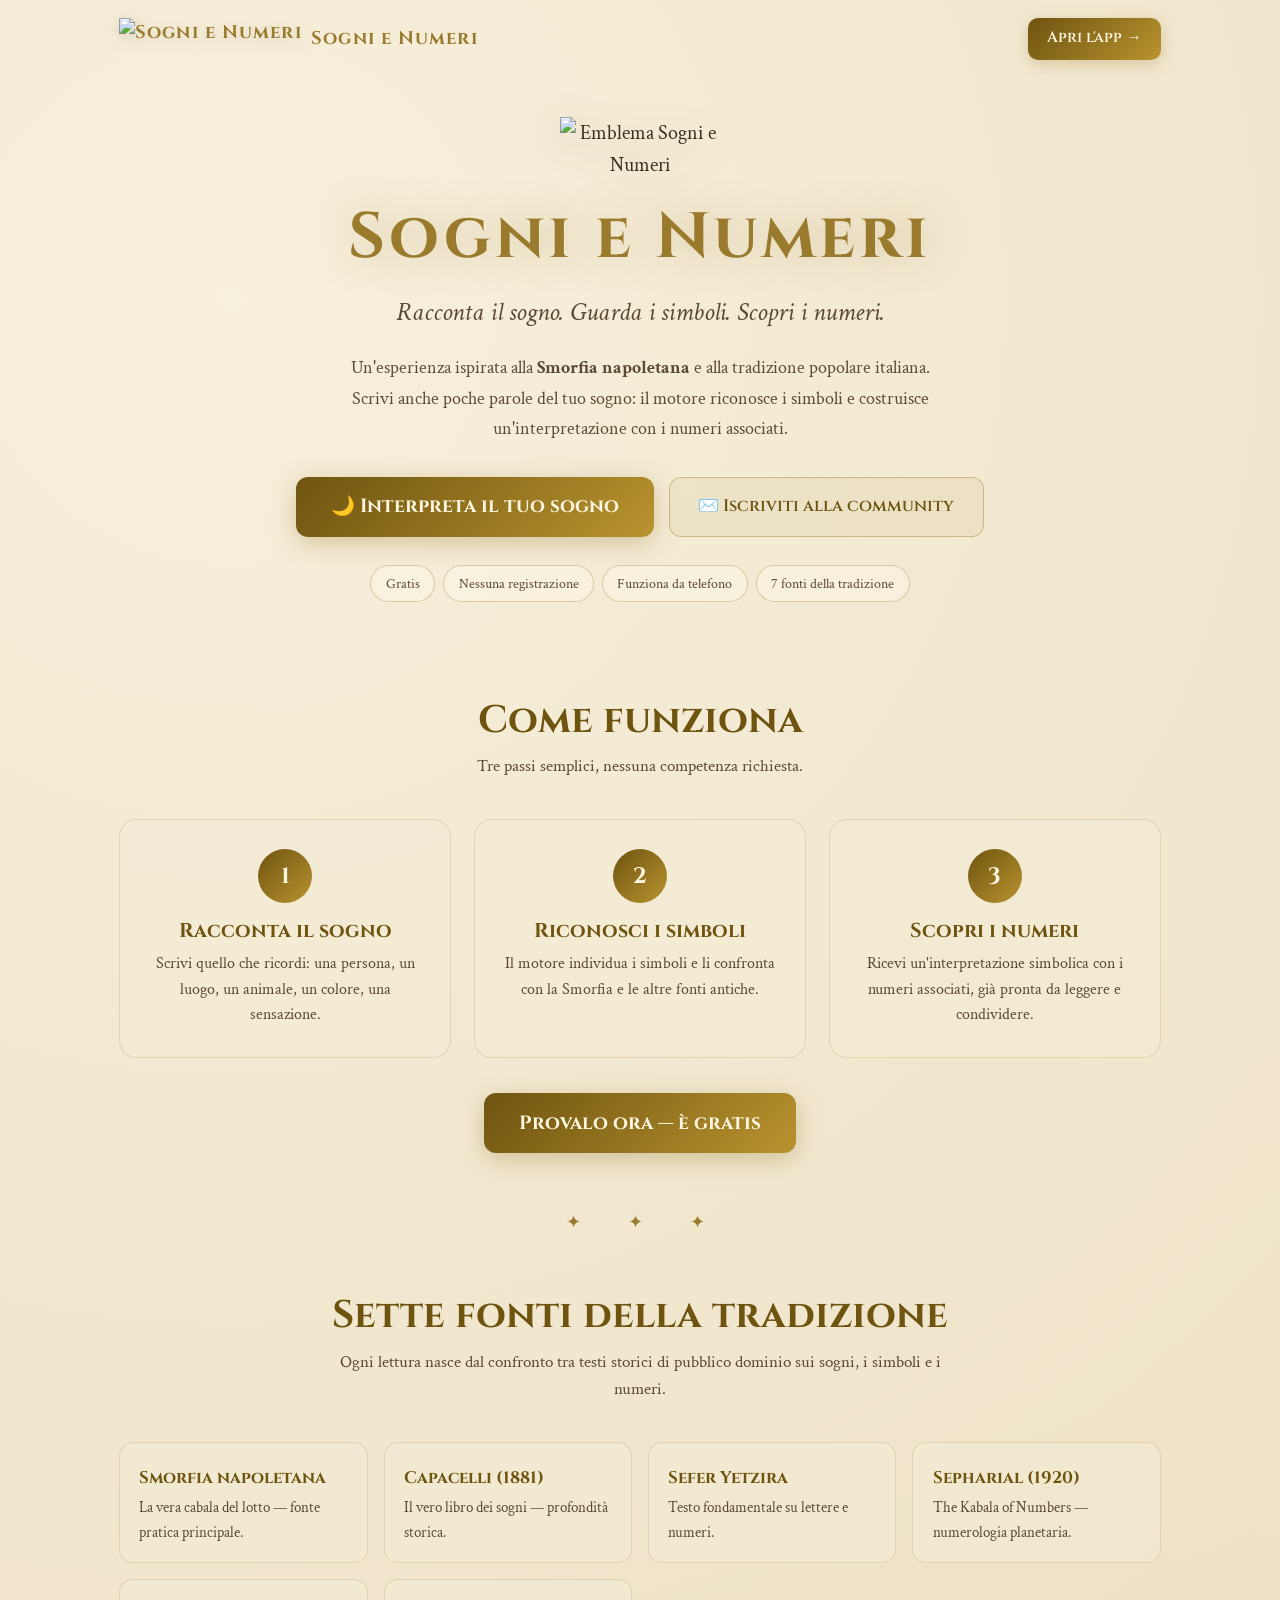
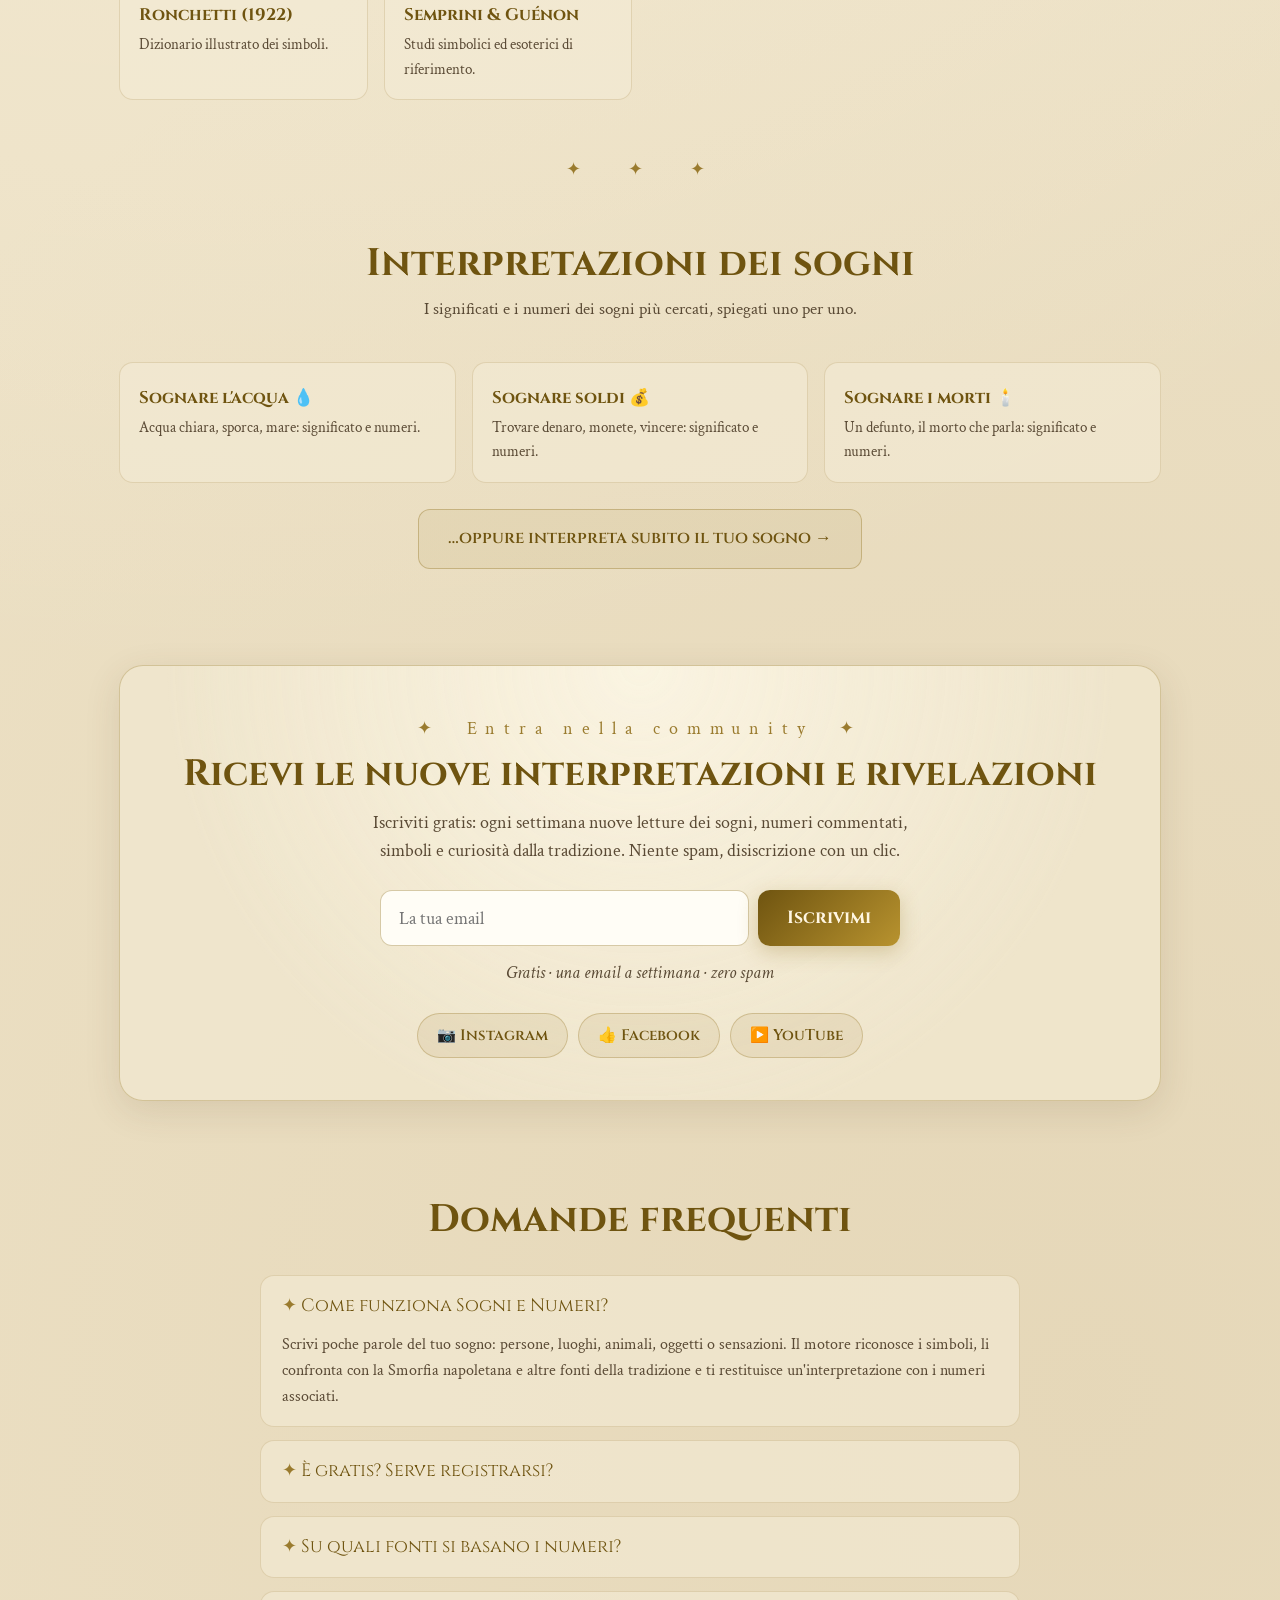
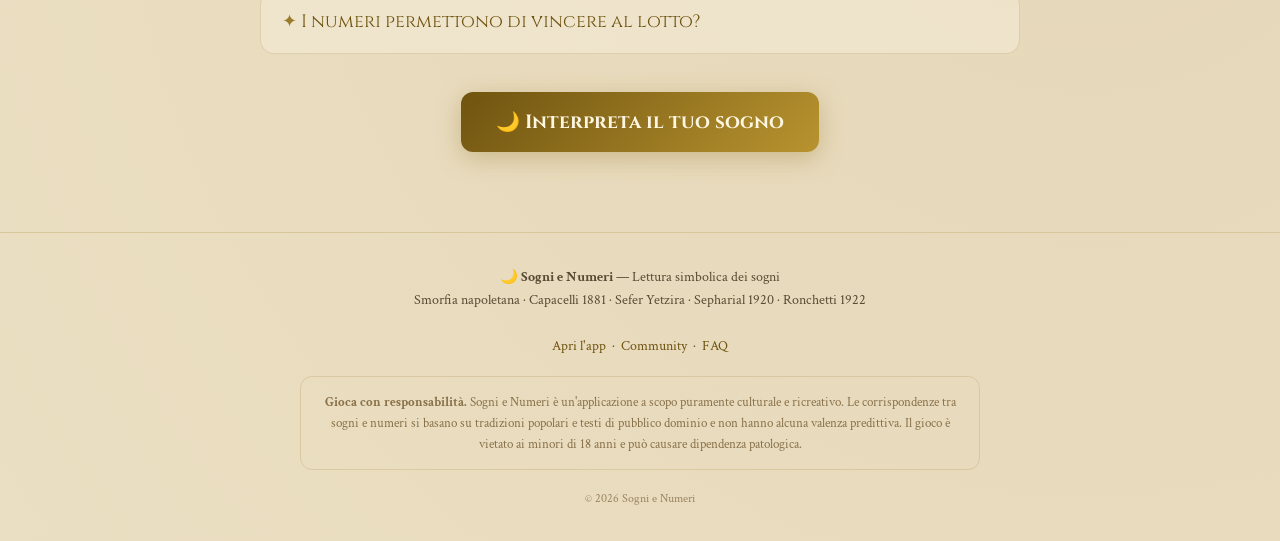
==== commit 1b61b7a0: "Collega il canale YouTube ai social Co-Authored-By: Claude Opus 4.8 <noreply@anthropic.com>" ====
--- a/landing/index.html
+++ b/landing/index.html
@@ -64,7 +64,8 @@
       "logo": "https://sognienumeri.space/assets/logo.png",
       "sameAs": [
         "https://instagram.com/sognienumeri",
-        "https://www.facebook.com/profile.php?id=61590696982495"
+        "https://www.facebook.com/profile.php?id=61590696982495",
+        "https://youtube.com/@sognienumerispace"
       ]
     },
     {
@@ -371,6 +372,7 @@
       <div class="social">
         <a href="https://instagram.com/sognienumeri" target="_blank" rel="noopener">📷 Instagram</a>
         <a href="https://www.facebook.com/profile.php?id=61590696982495" target="_blank" rel="noopener">👍 Facebook</a>
+        <a href="https://youtube.com/@sognienumerispace" target="_blank" rel="noopener">▶️ YouTube</a>
       </div>
     </div>
   </div>
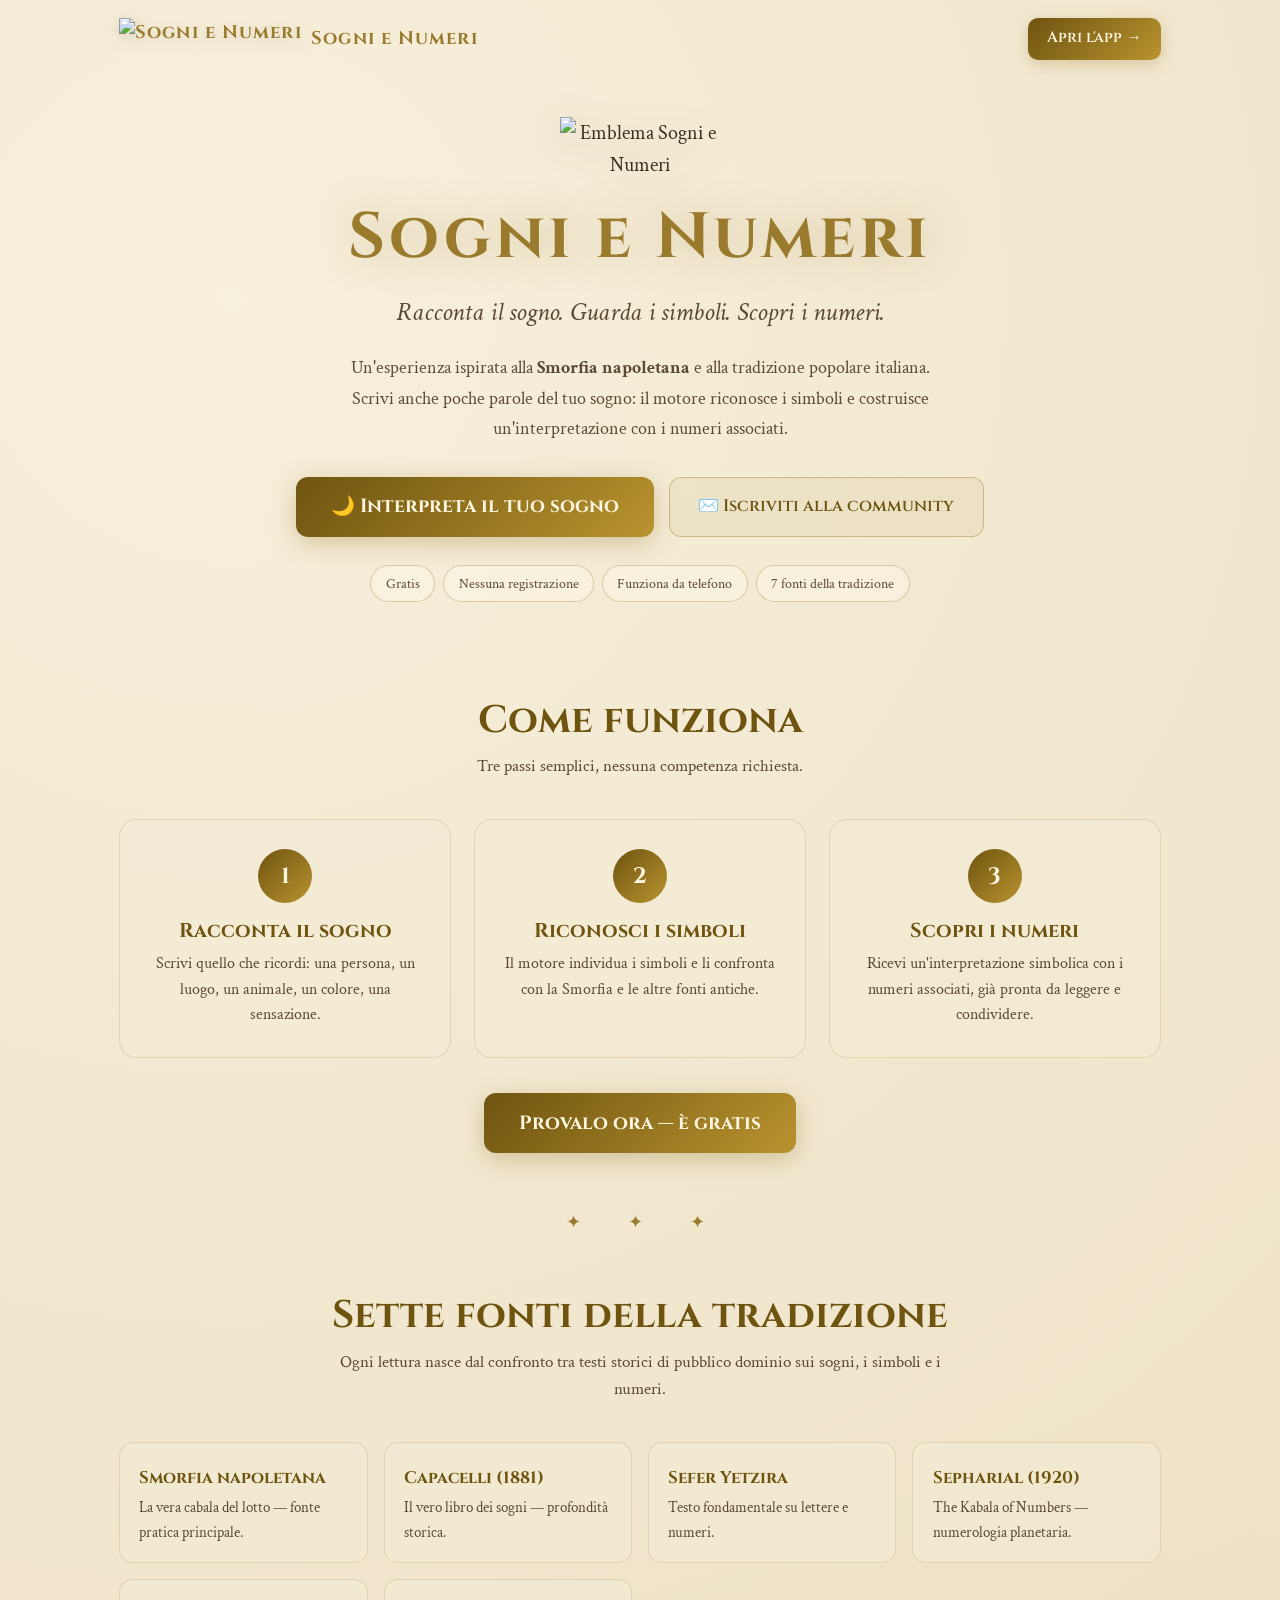
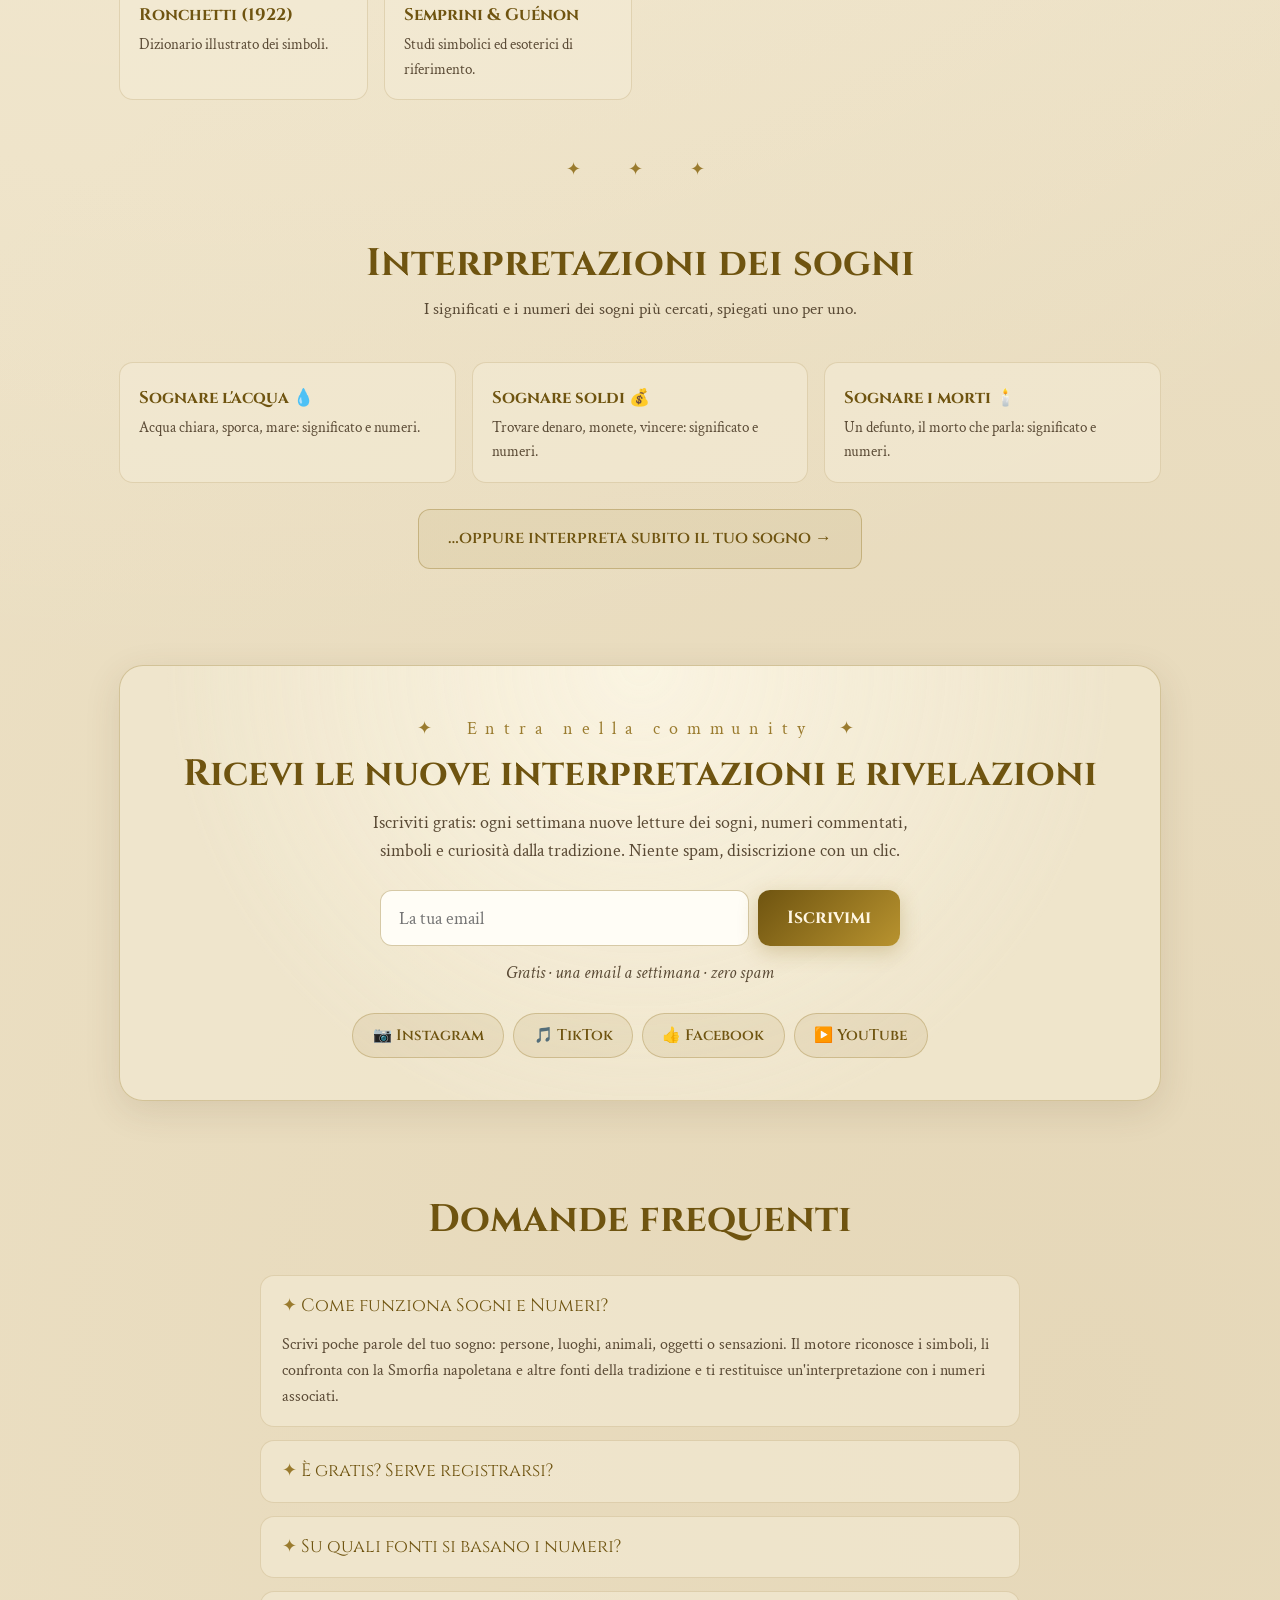
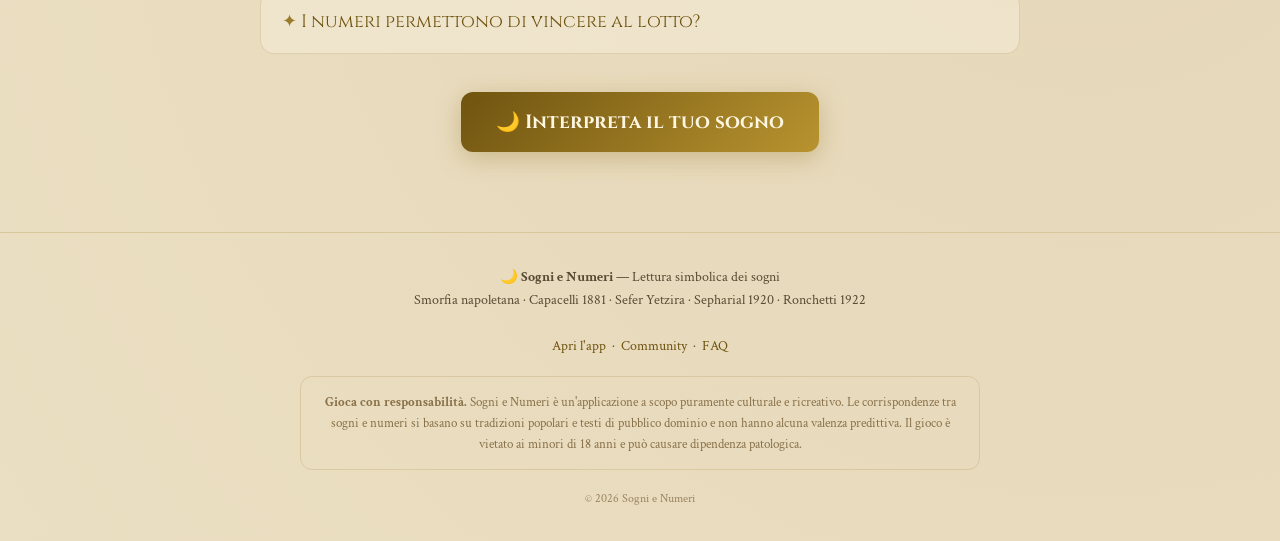
==== commit c5fb8236: "Collega TikTok ai social Co-Authored-By: Claude Opus 4.8 <noreply@anthropic.com>" ====
--- a/landing/index.html
+++ b/landing/index.html
@@ -64,6 +64,7 @@
       "logo": "https://sognienumeri.space/assets/logo.png",
       "sameAs": [
         "https://instagram.com/sognienumeri",
+        "https://www.tiktok.com/@sognienumeri",
         "https://www.facebook.com/profile.php?id=61590696982495",
         "https://youtube.com/@sognienumerispace"
       ]
@@ -371,6 +372,7 @@
 
       <div class="social">
         <a href="https://instagram.com/sognienumeri" target="_blank" rel="noopener">📷 Instagram</a>
+        <a href="https://www.tiktok.com/@sognienumeri" target="_blank" rel="noopener">🎵 TikTok</a>
         <a href="https://www.facebook.com/profile.php?id=61590696982495" target="_blank" rel="noopener">👍 Facebook</a>
         <a href="https://youtube.com/@sognienumerispace" target="_blank" rel="noopener">▶️ YouTube</a>
       </div>
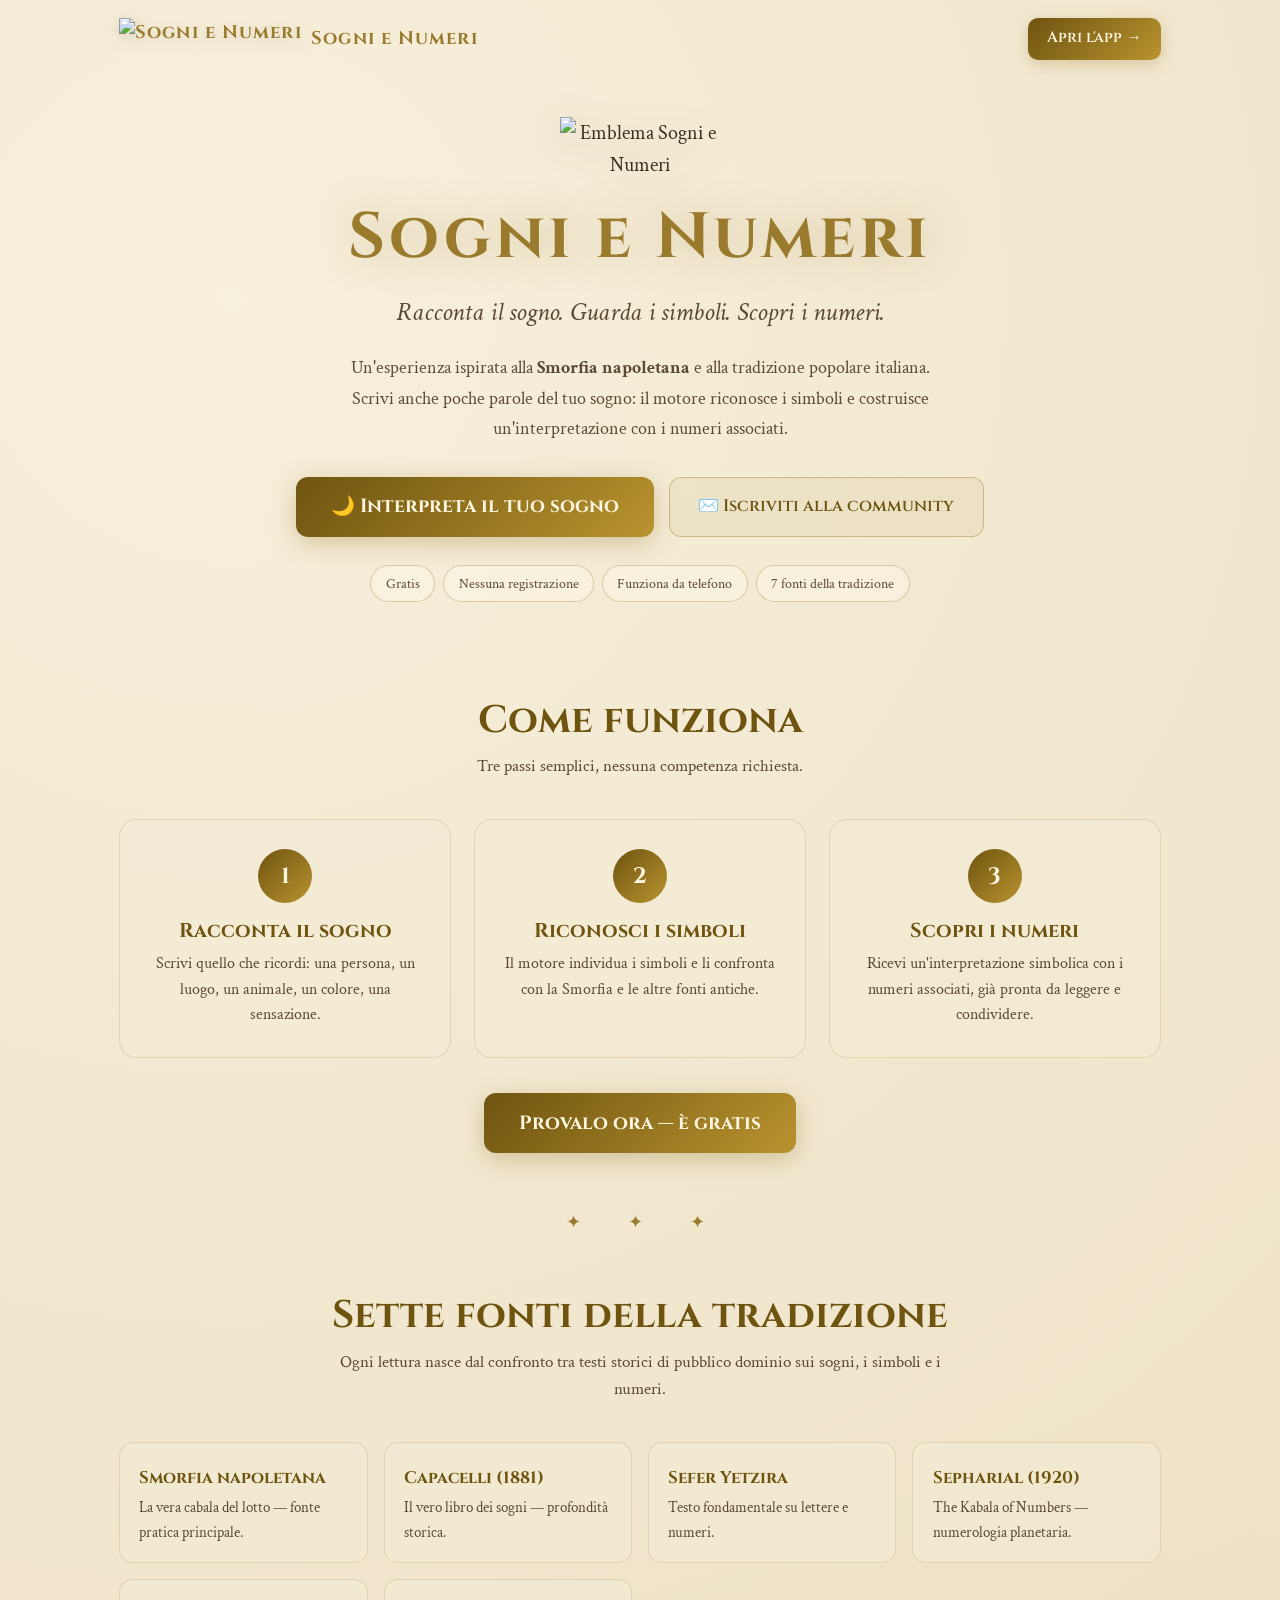
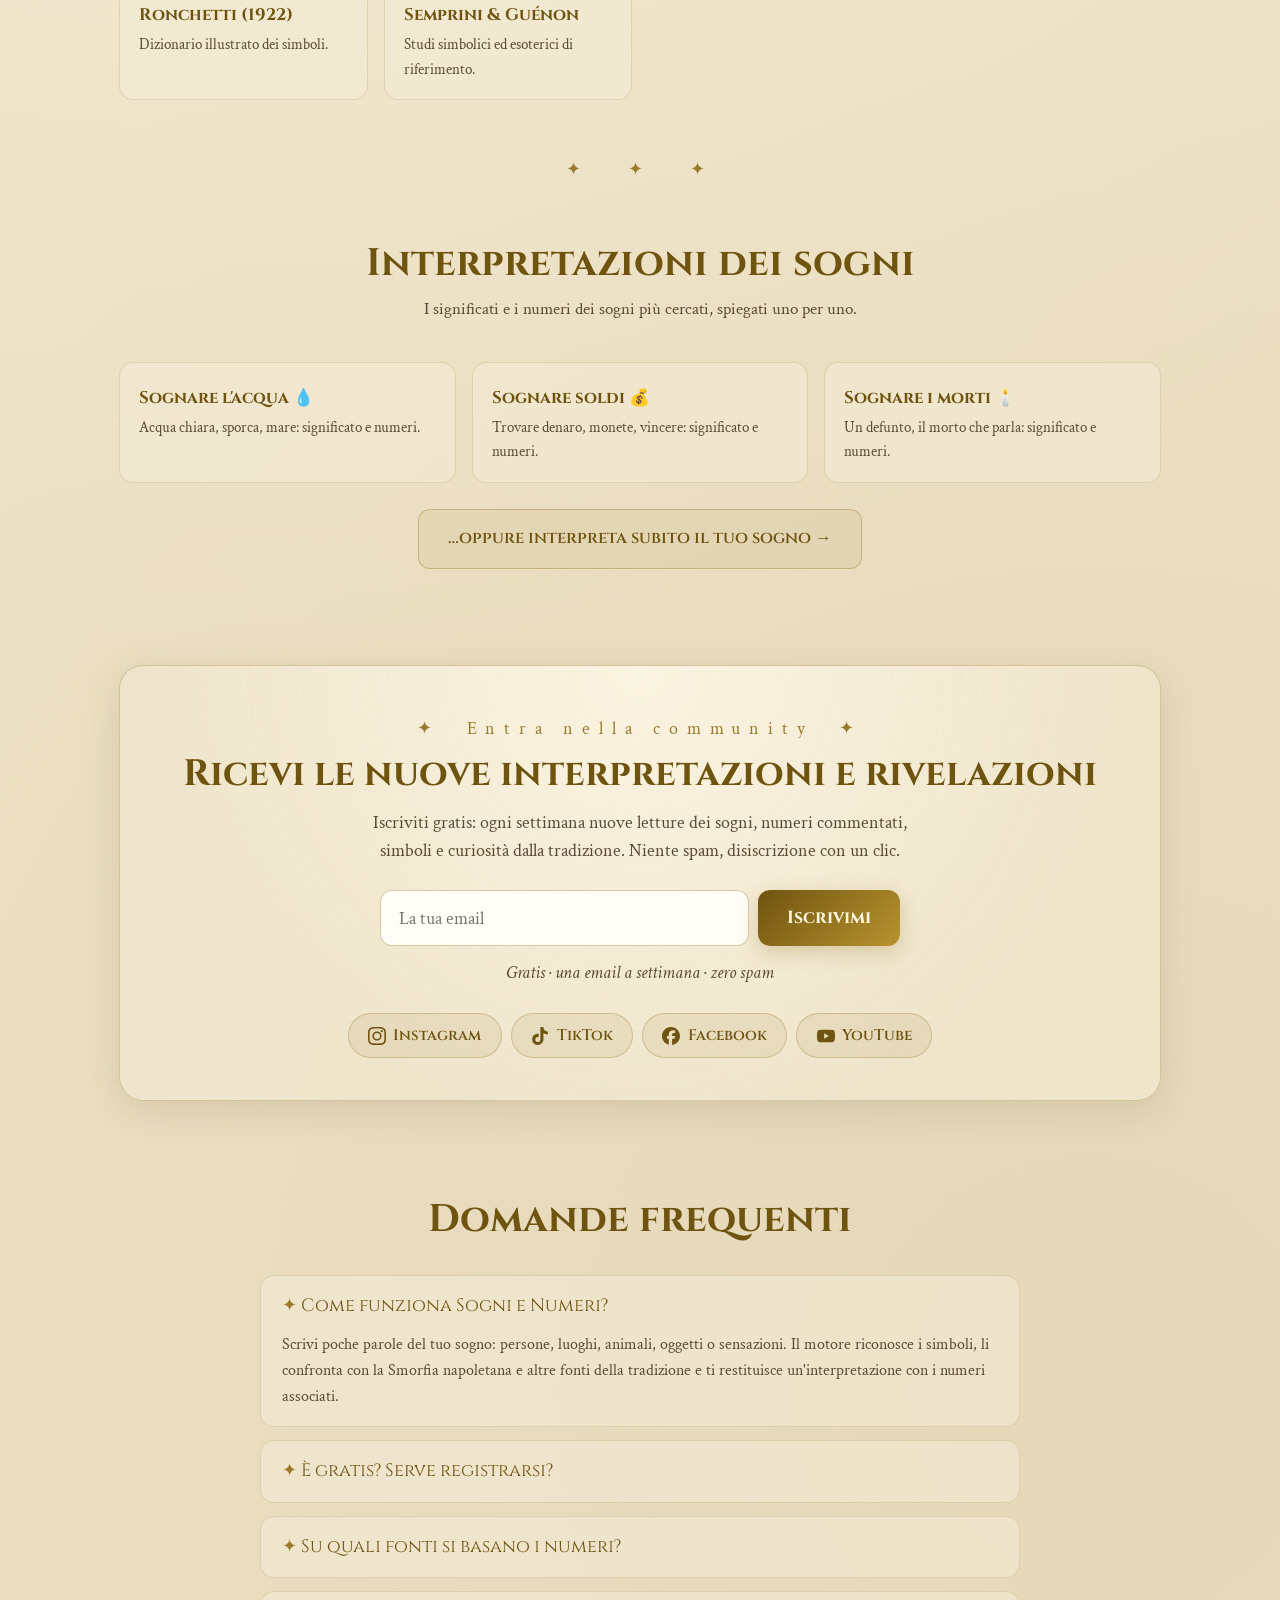
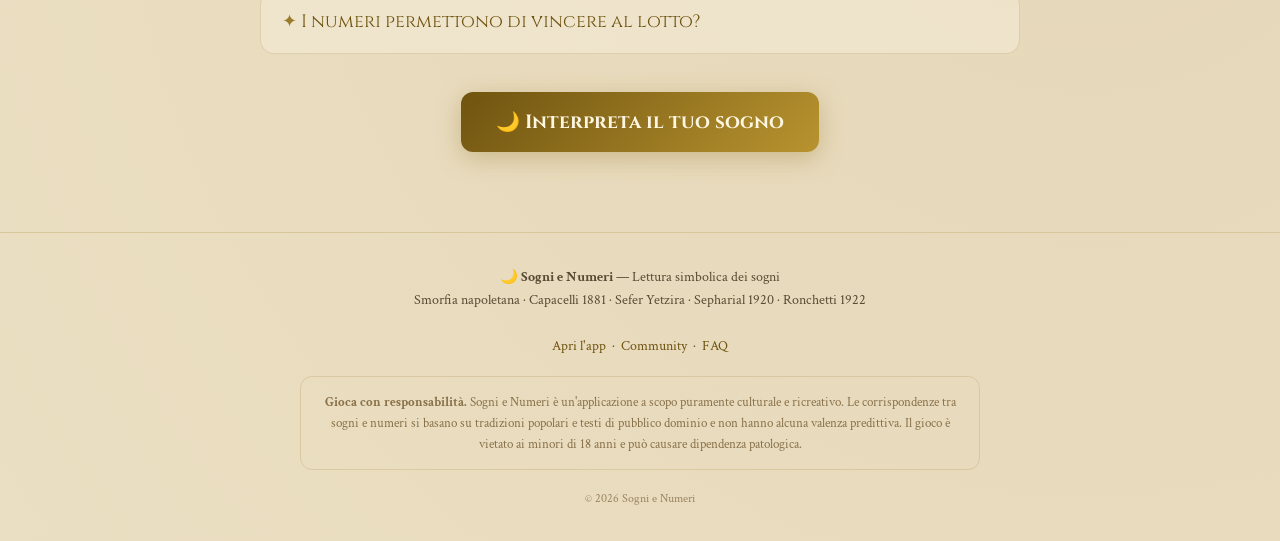
==== commit 268df163: "Icone social ufficiali (SVG simple-icons) al posto delle emoji Loghi monocromo Instagram/TikTok/Face" ====
--- a/landing/index.html
+++ b/landing/index.html
@@ -371,10 +371,10 @@
       <p class="subscribe-note">Gratis · una email a settimana · zero spam</p>
 
       <div class="social">
-        <a href="https://instagram.com/sognienumeri" target="_blank" rel="noopener">📷 Instagram</a>
-        <a href="https://www.tiktok.com/@sognienumeri" target="_blank" rel="noopener">🎵 TikTok</a>
-        <a href="https://www.facebook.com/profile.php?id=61590696982495" target="_blank" rel="noopener">👍 Facebook</a>
-        <a href="https://youtube.com/@sognienumerispace" target="_blank" rel="noopener">▶️ YouTube</a>
+        <a href="https://instagram.com/sognienumeri" target="_blank" rel="noopener" aria-label="Instagram"><svg viewBox="0 0 24 24" width="18" height="18" fill="currentColor" aria-hidden="true"><path d="M7.0301.084c-1.2768.0602-2.1487.264-2.911.5634-.7888.3075-1.4575.72-2.1228 1.3877-.6652.6677-1.075 1.3368-1.3802 2.127-.2954.7638-.4956 1.6365-.552 2.914-.0564 1.2775-.0689 1.6882-.0626 4.947.0062 3.2586.0206 3.6671.0825 4.9473.061 1.2765.264 2.1482.5635 2.9107.308.7889.72 1.4573 1.388 2.1228.6679.6655 1.3365 1.0743 2.1285 1.38.7632.295 1.6361.4961 2.9134.552 1.2773.056 1.6884.069 4.9462.0627 3.2578-.0062 3.668-.0207 4.9478-.0814 1.28-.0607 2.147-.2652 2.9098-.5633.7889-.3086 1.4578-.72 2.1228-1.3881.665-.6682 1.0745-1.3378 1.3795-2.1284.2957-.7632.4966-1.636.552-2.9124.056-1.2809.0692-1.6898.063-4.948-.0063-3.2583-.021-3.6668-.0817-4.9465-.0607-1.2797-.264-2.1487-.5633-2.9117-.3084-.7889-.72-1.4568-1.3876-2.1228C21.2982 1.33 20.628.9208 19.8378.6165 19.074.321 18.2017.1197 16.9244.0645 15.6471.0093 15.236-.005 11.977.0014 8.718.0076 8.31.0215 7.0301.0839m.1402 21.6932c-1.17-.0509-1.8053-.2453-2.2287-.408-.5606-.216-.96-.4771-1.3819-.895-.422-.4178-.6811-.8186-.9-1.378-.1644-.4234-.3624-1.058-.4171-2.228-.0595-1.2645-.072-1.6442-.079-4.848-.007-3.2037.0053-3.583.0607-4.848.05-1.169.2456-1.805.408-2.2282.216-.5613.4762-.96.895-1.3816.4188-.4217.8184-.6814 1.3783-.9003.423-.1651 1.0575-.3614 2.227-.4171 1.2655-.06 1.6447-.072 4.848-.079 3.2033-.007 3.5835.005 4.8495.0608 1.169.0508 1.8053.2445 2.228.408.5608.216.96.4754 1.3816.895.4217.4194.6816.8176.9005 1.3787.1653.4217.3617 1.056.4169 2.2263.0602 1.2655.0739 1.645.0796 4.848.0058 3.203-.0055 3.5834-.061 4.848-.051 1.17-.245 1.8055-.408 2.2294-.216.5604-.4763.96-.8954 1.3814-.419.4215-.8181.6811-1.3783.9-.4224.1649-1.0577.3617-2.2262.4174-1.2656.0595-1.6448.072-4.8493.079-3.2045.007-3.5825-.006-4.848-.0608M16.953 5.5864A1.44 1.44 0 1 0 18.39 4.144a1.44 1.44 0 0 0-1.437 1.4424M5.8385 12.012c.0067 3.4032 2.7706 6.1557 6.173 6.1493 3.4026-.0065 6.157-2.7701 6.1506-6.1733-.0065-3.4032-2.771-6.1565-6.174-6.1498-3.403.0067-6.156 2.771-6.1496 6.1738M8 12.0077a4 4 0 1 1 4.008 3.9921A3.9996 3.9996 0 0 1 8 12.0077"/></svg> Instagram</a>
+        <a href="https://www.tiktok.com/@sognienumeri" target="_blank" rel="noopener" aria-label="TikTok"><svg viewBox="0 0 24 24" width="18" height="18" fill="currentColor" aria-hidden="true"><path d="M12.525.02c1.31-.02 2.61-.01 3.91-.02.08 1.53.63 3.09 1.75 4.17 1.12 1.11 2.7 1.62 4.24 1.79v4.03c-1.44-.05-2.89-.35-4.2-.97-.57-.26-1.1-.59-1.62-.93-.01 2.92.01 5.84-.02 8.75-.08 1.4-.54 2.79-1.35 3.94-1.31 1.92-3.58 3.17-5.91 3.21-1.43.08-2.86-.31-4.08-1.03-2.02-1.19-3.44-3.37-3.65-5.71-.02-.5-.03-1-.01-1.49.18-1.9 1.12-3.72 2.58-4.96 1.66-1.44 3.98-2.13 6.15-1.72.02 1.48-.04 2.96-.04 4.44-.99-.32-2.15-.23-3.02.37-.63.41-1.11 1.04-1.36 1.75-.21.51-.15 1.07-.14 1.61.24 1.64 1.82 3.02 3.5 2.87 1.12-.01 2.19-.66 2.77-1.61.19-.33.4-.67.41-1.06.1-1.79.06-3.57.07-5.36.01-4.03-.01-8.05.02-12.07z"/></svg> TikTok</a>
+        <a href="https://www.facebook.com/profile.php?id=61590696982495" target="_blank" rel="noopener" aria-label="Facebook"><svg viewBox="0 0 24 24" width="18" height="18" fill="currentColor" aria-hidden="true"><path d="M9.101 23.691v-7.98H6.627v-3.667h2.474v-1.58c0-4.085 1.848-5.978 5.858-5.978.401 0 .955.042 1.468.103a8.68 8.68 0 0 1 1.141.195v3.325a8.623 8.623 0 0 0-.653-.036 26.805 26.805 0 0 0-.733-.009c-.707 0-1.259.096-1.675.309a1.686 1.686 0 0 0-.679.622c-.258.42-.374.995-.374 1.752v1.297h3.919l-.386 2.103-.287 1.564h-3.246v8.245C19.396 23.238 24 18.179 24 12.044c0-6.627-5.373-12-12-12s-12 5.373-12 12c0 5.628 3.874 10.35 9.101 11.647Z"/></svg> Facebook</a>
+        <a href="https://youtube.com/@sognienumerispace" target="_blank" rel="noopener" aria-label="YouTube"><svg viewBox="0 0 24 24" width="18" height="18" fill="currentColor" aria-hidden="true"><path d="M23.498 6.186a3.016 3.016 0 0 0-2.122-2.136C19.505 3.545 12 3.545 12 3.545s-7.505 0-9.377.505A3.017 3.017 0 0 0 .502 6.186C0 8.07 0 12 0 12s0 3.93.502 5.814a3.016 3.016 0 0 0 2.122 2.136c1.871.505 9.376.505 9.376.505s7.505 0 9.377-.505a3.015 3.015 0 0 0 2.122-2.136C24 15.93 24 12 24 12s0-3.93-.502-5.814zM9.545 15.568V8.432L15.818 12l-6.273 3.568z"/></svg> YouTube</a>
       </div>
     </div>
   </div>
